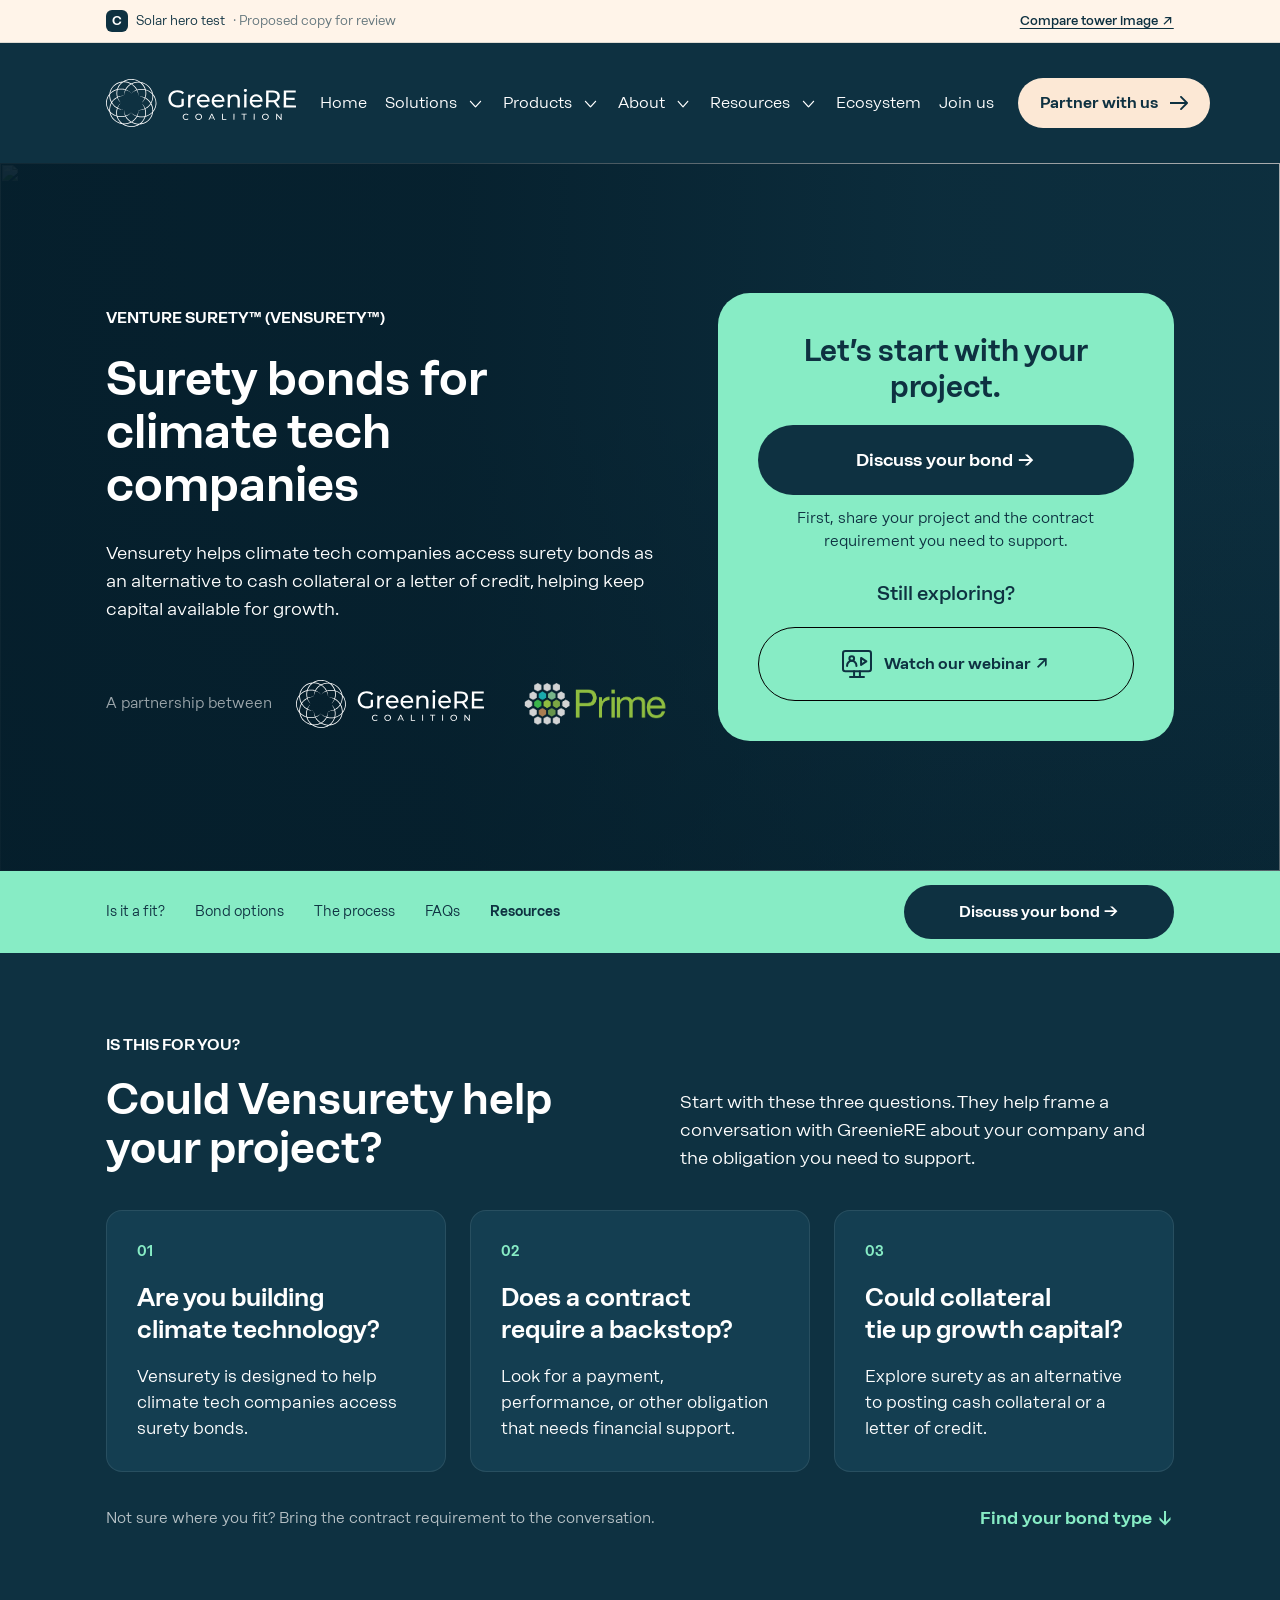
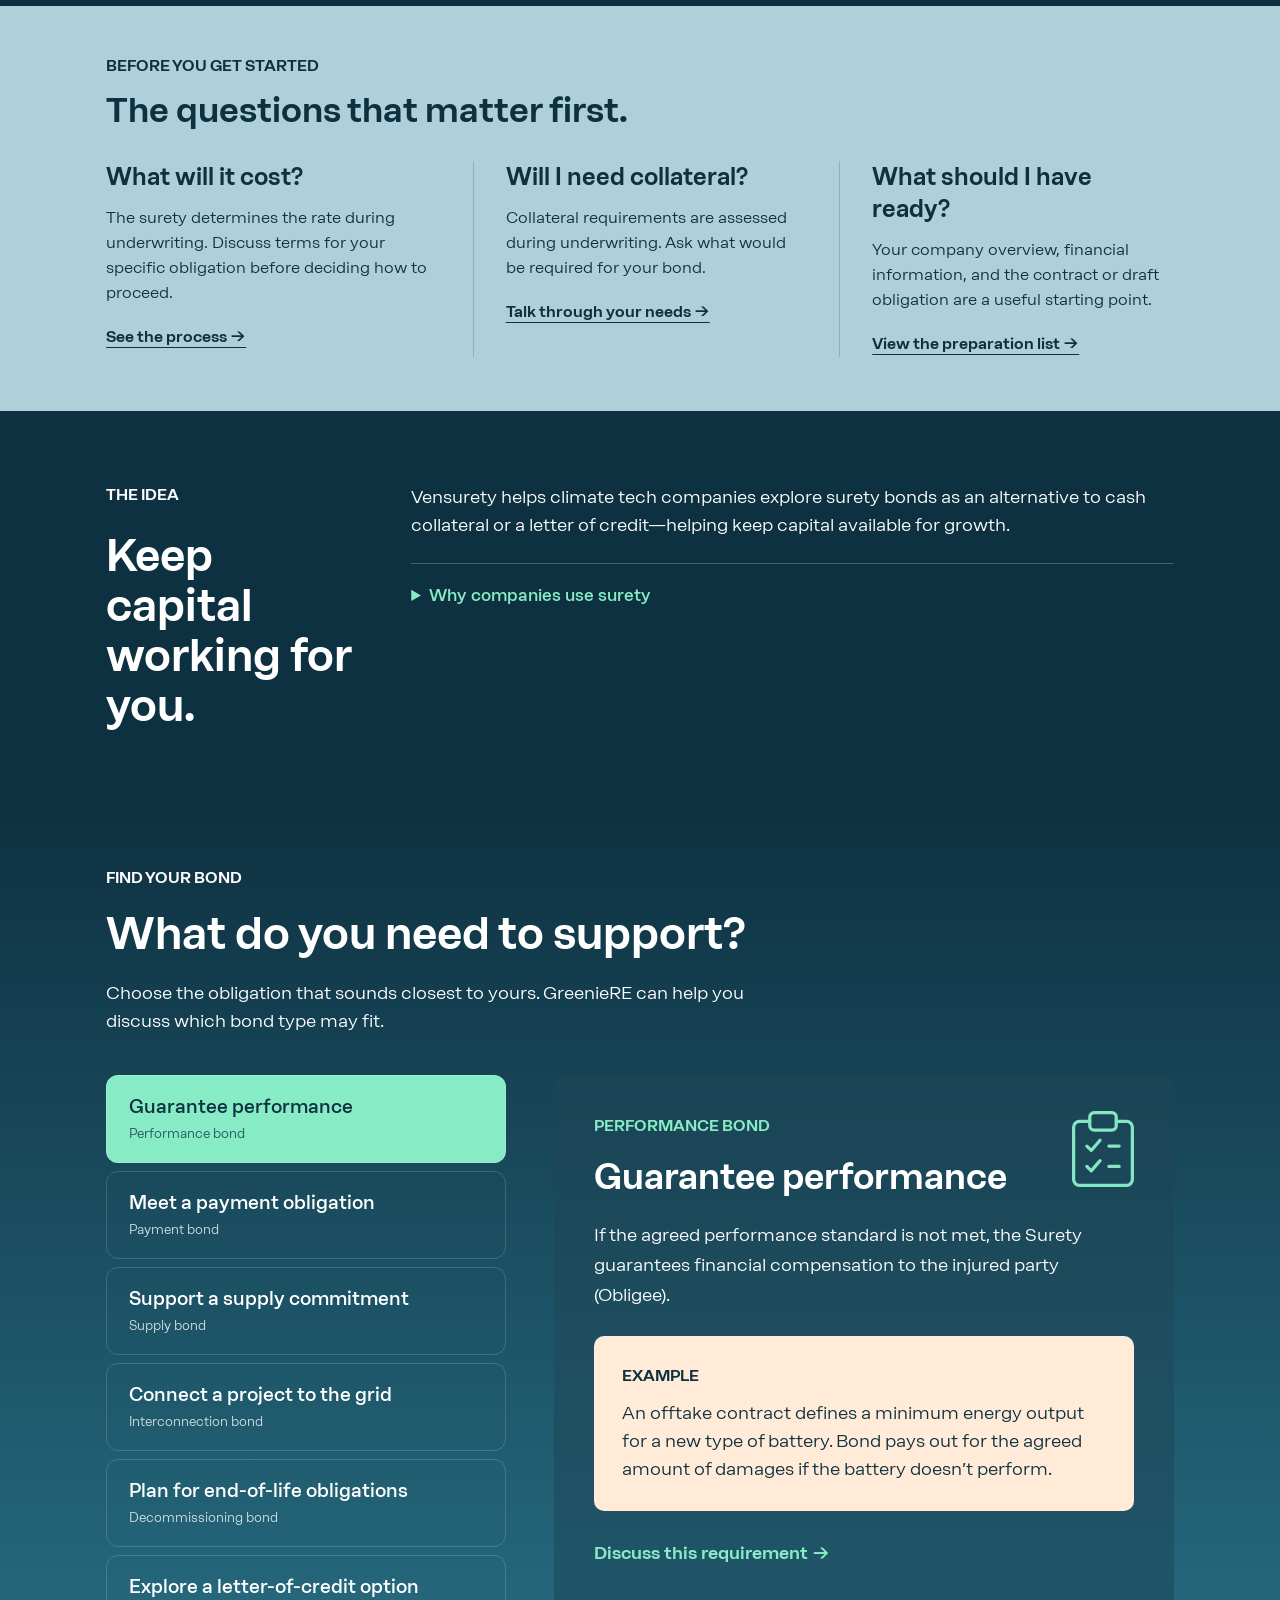
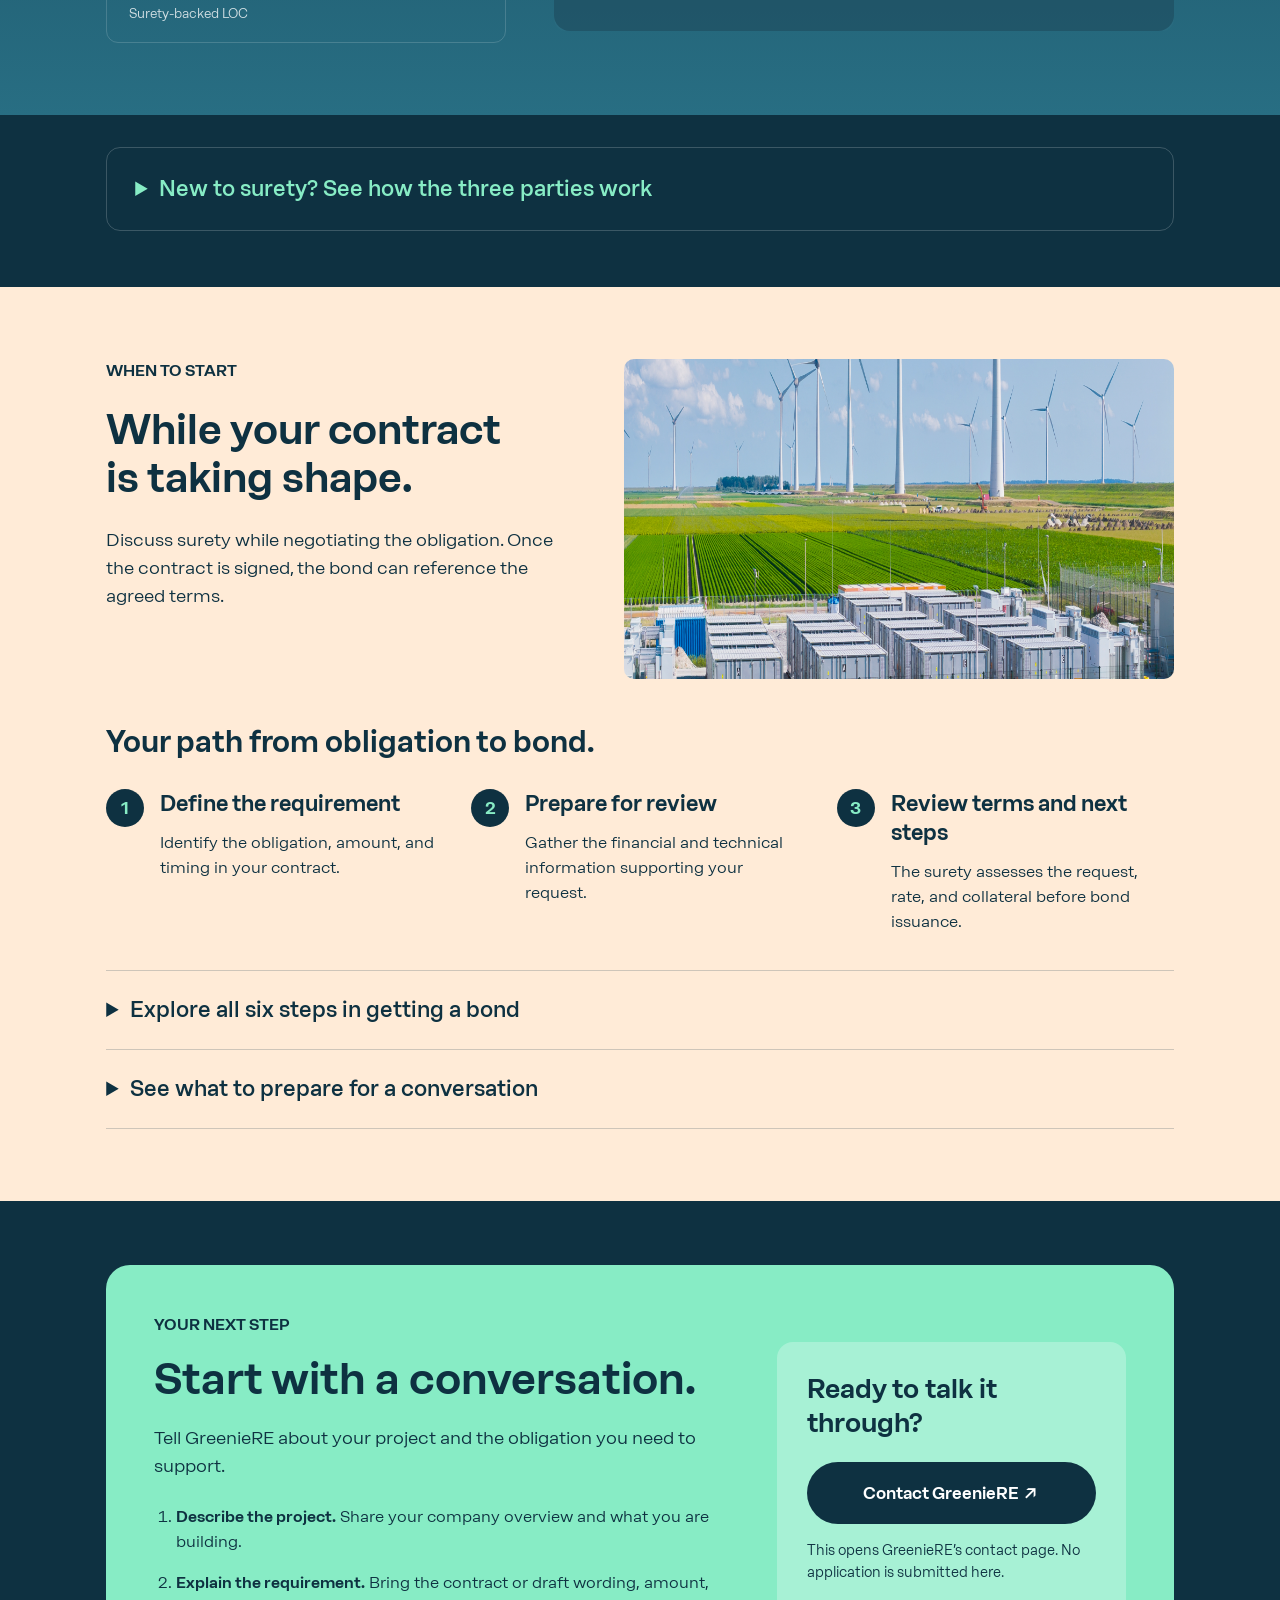
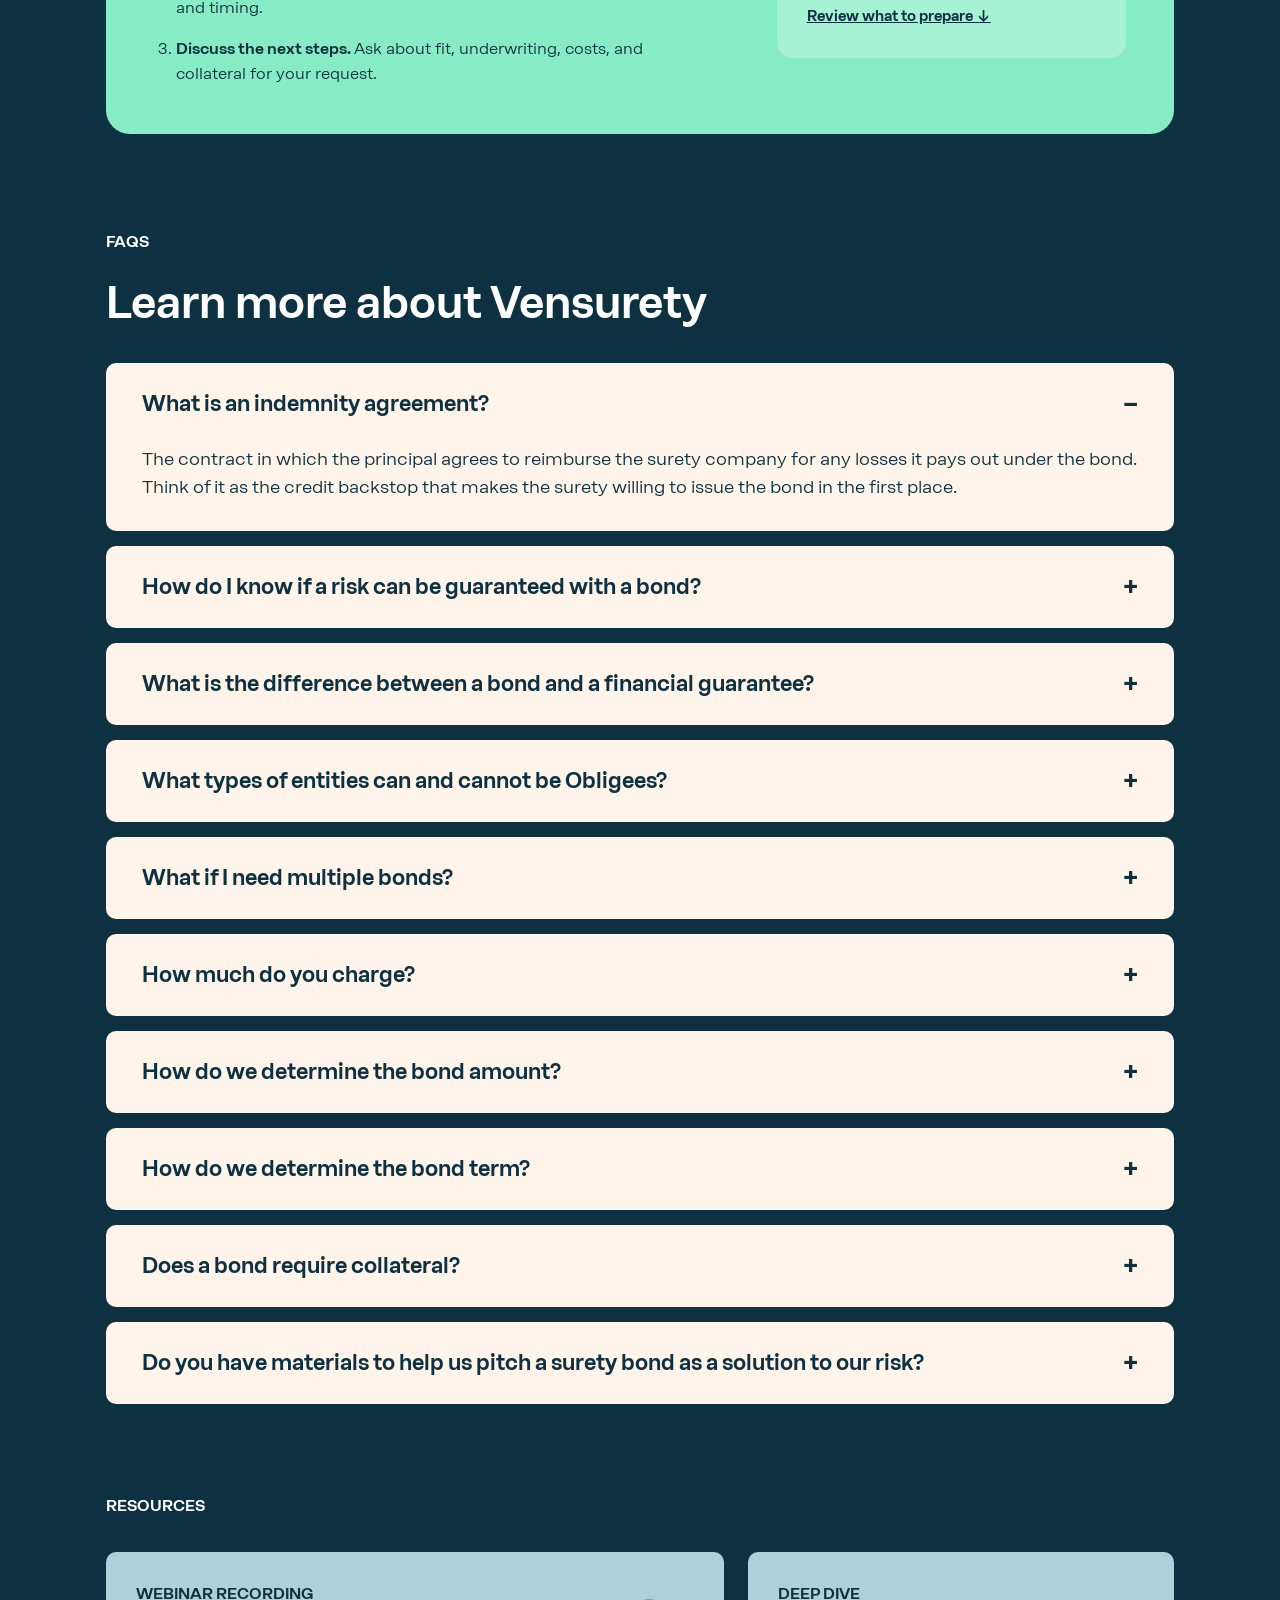
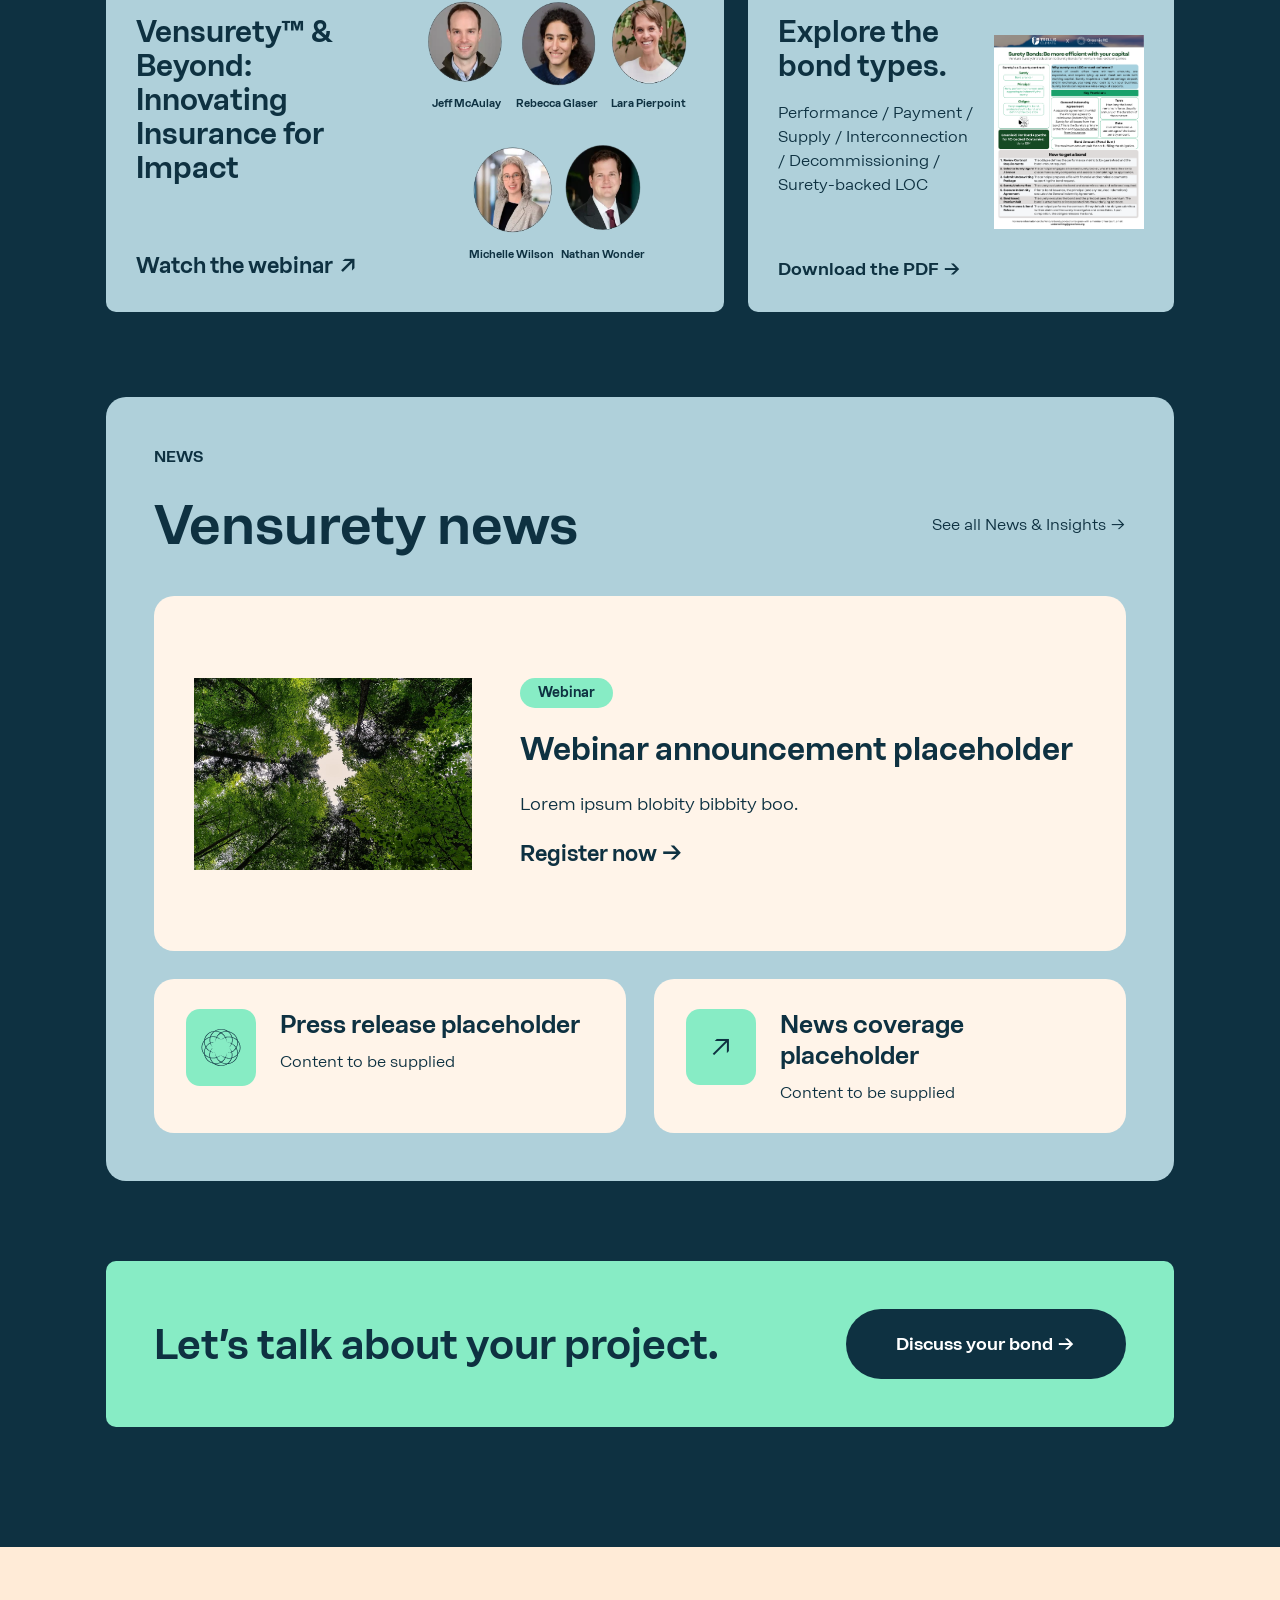
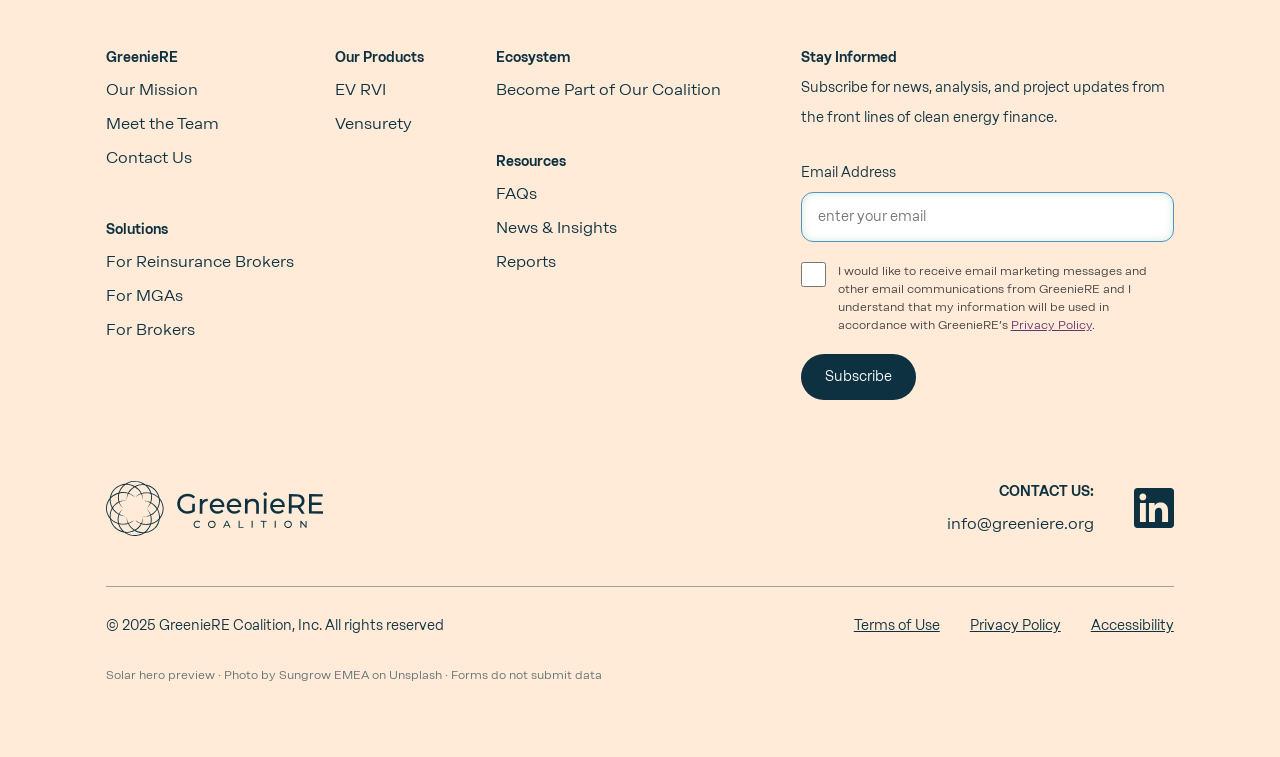
==== hero-preview/index.html @ f2963414 "Add separate solar hero image comparison preview" ====
<!doctype html>
<html lang="en"><head><meta charset="utf-8"><meta name="viewport" content="width=device-width, initial-scale=1"><meta name="robots" content="noindex,nofollow"><meta name="description" content="A design preview of GreenieRE’s Vensurety landing page: surety bonds for climate tech companies."><meta name="theme-color" content="#0e3141"><title>Vensurety | Solar Hero Preview</title><link rel="stylesheet" href="../ux-preview/styles.css"><link rel="preload" href="../NeueRational-Regular.woff" as="font" type="font/woff" crossorigin><script src="../ux-preview/app.js" defer></script><style>.hero-image img{object-fit:cover;object-position:center bottom}.hero-overlay{background:linear-gradient(90deg,rgba(5,30,43,.94) 0%,rgba(5,30,43,.83) 35%,rgba(5,30,43,.25) 73%,rgba(5,30,43,.12) 100%),linear-gradient(0deg,rgba(5,30,43,.5),transparent 65%)}@media(max-width:700px){.hero-image img{object-fit:cover;object-position:48% center}.hero-overlay{background:linear-gradient(90deg,rgba(5,30,43,.88),rgba(5,30,43,.54)),linear-gradient(0deg,rgba(5,30,43,.58),transparent 65%)}}</style></head>
<body class="ux-preview"><a class="skip-link" href="#main">Skip to content</a>
<aside class="comparison-bar" aria-label="Preview comparison"><div class="container"><p><span class="version-pill">C</span> Solar hero test <span class="concept-label">· Proposed copy for review</span></p><a href="../ux-preview/" target="_blank" rel="noopener noreferrer">Compare tower image ↗</a></div></aside><header class="site-header"><div class="container header-inner"><a href="https://greeniere.org/" aria-label="GreenieRE home" target="_blank" rel="noopener noreferrer"><picture class="brand"><source media="(max-width: 700px)" srcset="../2cd1d.svg"><img src="../53b1e.svg" alt="GreenieRE" loading="lazy"></picture></a><nav class="primary-nav" aria-label="Main navigation"><a class="" href="https://greeniere.org/" target="_blank" rel="noopener noreferrer">Home</a><details class="nav-dropdown"><summary>Solutions <img src="../9c6f5.svg" alt="" loading="lazy"></summary><div><a class="" href="https://greeniere.org/insurers" target="_blank" rel="noopener noreferrer">For Insurers</a><a class="" href="https://greeniere.org/mgas" target="_blank" rel="noopener noreferrer">For MGAs</a><a class="" href="https://greeniere.org/brokers" target="_blank" rel="noopener noreferrer">For Brokers</a></div></details><details class="nav-dropdown"><summary>Products <img src="../0fcd6.svg" alt="" loading="lazy"></summary><div><a class="" href="#overview">Vensurety</a><button type="button" class="text-link" data-preview="EV RVI">EV RVI</button></div></details><details class="nav-dropdown"><summary>About <img src="../0fcd6.svg" alt="" loading="lazy"></summary><div><a class="" href="https://greeniere.org/about" target="_blank" rel="noopener noreferrer">Our Mission</a><a class="" href="https://greeniere.org/our-team" target="_blank" rel="noopener noreferrer">Meet the Team</a></div></details><details class="nav-dropdown"><summary>Resources <img src="../0fcd6.svg" alt="" loading="lazy"></summary><div><a class="" href="https://greeniere.org/news-and-insights" target="_blank" rel="noopener noreferrer">News &amp; Insights</a><a class="" href="#faqs">FAQs</a><a class="" href="https://greeniere.org/reports" target="_blank" rel="noopener noreferrer">Reports</a></div></details><a class="" href="https://greeniere.org/ecosystem" target="_blank" rel="noopener noreferrer">Ecosystem</a><a class="" href="https://greeniere.org/coalition" target="_blank" rel="noopener noreferrer">Join us</a></nav><a class="button partner" href="https://greeniere.org/contact" target="_blank" rel="noopener noreferrer">Partner with us <img src="../7077a.svg" alt="" loading="lazy"></a><button class="menu-toggle" aria-label="Open main menu" aria-expanded="false" aria-controls="mobile-menu"><img src="../8aa4e.svg" alt="" loading="lazy"></button></div><nav id="mobile-menu" aria-label="Mobile main navigation" hidden><a class="" href="https://greeniere.org/" target="_blank" rel="noopener noreferrer">Home</a><details class="nav-dropdown"><summary>Solutions <img src="../9c6f5.svg" alt="" loading="lazy"></summary><div><a class="" href="https://greeniere.org/insurers" target="_blank" rel="noopener noreferrer">For Insurers</a><a class="" href="https://greeniere.org/mgas" target="_blank" rel="noopener noreferrer">For MGAs</a><a class="" href="https://greeniere.org/brokers" target="_blank" rel="noopener noreferrer">For Brokers</a></div></details><details class="nav-dropdown"><summary>Products <img src="../0fcd6.svg" alt="" loading="lazy"></summary><div><a class="" href="#overview">Vensurety</a><button type="button" class="text-link" data-preview="EV RVI">EV RVI</button></div></details><details class="nav-dropdown"><summary>About <img src="../0fcd6.svg" alt="" loading="lazy"></summary><div><a class="" href="https://greeniere.org/about" target="_blank" rel="noopener noreferrer">Our Mission</a><a class="" href="https://greeniere.org/our-team" target="_blank" rel="noopener noreferrer">Meet the Team</a></div></details><details class="nav-dropdown"><summary>Resources <img src="../0fcd6.svg" alt="" loading="lazy"></summary><div><a class="" href="https://greeniere.org/news-and-insights" target="_blank" rel="noopener noreferrer">News &amp; Insights</a><a class="" href="#faqs">FAQs</a><a class="" href="https://greeniere.org/reports" target="_blank" rel="noopener noreferrer">Reports</a></div></details><a class="" href="https://greeniere.org/ecosystem" target="_blank" rel="noopener noreferrer">Ecosystem</a><a class="" href="https://greeniere.org/coalition" target="_blank" rel="noopener noreferrer">Join us</a><a class="" href="https://greeniere.org/contact" target="_blank" rel="noopener noreferrer">Partner with us</a></nav></header>
<main id="main"><section class="hero" aria-labelledby="hero-title"><picture class="hero-image"><source media="(max-width:700px)" srcset="https://images.unsplash.com/photo-1589276534126-adef63a95e05?auto=format&fit=crop&w=1200&q=85"><img src="https://images.unsplash.com/photo-1589276534126-adef63a95e05?auto=format&fit=crop&w=2400&q=85" alt="" fetchpriority="high"></picture><div class="hero-overlay"></div><div class="container hero-inner"><div class="hero-copy"><p class="eyebrow">Venture Surety™ (Vensurety™)</p><h1 id="hero-title">Surety bonds for climate tech companies</h1><p class="hero-description">Vensurety helps climate tech companies access surety bonds as an alternative to cash collateral or a letter of credit, helping keep capital available for growth.</p><div class="partnership"><p>A partnership between</p><div class="partner-brands"><picture><source media="(max-width: 700px)" srcset="../2f6db.svg"><img src="../bb101.svg" alt="GreenieRE" loading="lazy"></picture><img src="../a1706.png" alt="Prime Coalition" class="prime-logo" loading="lazy"></div></div></div><aside class="hero-cta"><h2>Let’s start with your project.</h2><a href="#start" class="button dark hero-apply">Discuss your bond →</a><p class="cta-expectation">First, share your project and the contract requirement you need to support.</p><p>Still exploring?</p><button type="button" class="button outline" data-preview="Webinar recording"><img src="../f4d4e.svg" alt="" loading="lazy">Watch our webinar ↗</button></aside></div></section>
<nav class="section-nav" aria-label="On this page"><div class="container section-nav-inner"><button class="section-toggle" aria-expanded="false" aria-controls="section-links"><strong id="current-section">Is it a fit?</strong><img src="../60479.svg" alt="" class="" loading="lazy"></button><div id="section-links" class="section-links"><a href="#fit" class="">Is it a fit?</a><a href="#bond-types" class="">Bond options</a><a href="#getting-a-bond" class="">The process</a><a href="#faqs" class="">FAQs</a><a href="#resources" class="">Resources</a></div><a href="#start" class="button dark sticky-apply"><span class="desktop-label">Discuss your bond →</span><span class="mobile-label">Let’s talk →</span></a></div></nav><section id="fit" class="container section fit-section"><div class="fit-intro"><div><p class="eyebrow">IS THIS FOR YOU?</p><h2>Could Vensurety help<br>your project?</h2></div><p>Start with these three questions. They help frame a conversation with GreenieRE about your company and the obligation you need to support.</p></div><div class="fit-grid"><article><span class="fit-number">01</span><h3>Are you building<br>climate technology?</h3><p>Vensurety is designed to help climate tech companies access surety bonds.</p></article><article><span class="fit-number">02</span><h3>Does a contract<br>require a backstop?</h3><p>Look for a payment, performance, or other obligation that needs financial support.</p></article><article><span class="fit-number">03</span><h3>Could collateral<br>tie up growth capital?</h3><p>Explore surety as an alternative to posting cash collateral or a letter of credit.</p></article></div><div class="fit-next"><p>Not sure where you fit? Bring the contract requirement to the conversation.</p><a href="#bond-types" class="text-link">Find your bond type ↓</a></div></section><section id="essentials" class="essentials-section"><div class="container"><div class="essentials-heading"><p class="eyebrow">BEFORE YOU GET STARTED</p><h2>The questions that matter first.</h2></div><div class="essentials-grid"><article><h3>What will it cost?</h3><p>The surety determines the rate during underwriting. Discuss terms for your specific obligation before deciding how to proceed.</p><a href="#getting-a-bond" class="">See the process →</a></article><article><h3>Will I need collateral?</h3><p>Collateral requirements are assessed during underwriting. Ask what would be required for your bond.</p><a href="#start" class="">Talk through your needs →</a></article><article><h3>What should I have ready?</h3><p>Your company overview, financial information, and the contract or draft obligation are a useful starting point.</p><a href="#prepare" data-reveal="prepare" class="">View the preparation list →</a></article></div></div></section><section id="overview" class="section container split overview"><div class="section-heading"><p class="eyebrow">THE IDEA</p><h2>Keep capital<br>working for you.</h2></div><div class="body-copy"><p>Vensurety helps climate tech companies explore surety bonds as an alternative to cash collateral or a letter of credit—helping keep capital available for growth.</p><details class="background-details"><summary>Why companies use surety</summary><div><p>At many stages of development, startups are asked to post collateral as a backstop to contractual obligations. This may be for supplier contracts, customers, utilities, or even investors.</p><p>Surety bonds are a common off-balance sheet alternative to posting collateral. To date, surety has either not been available to emerging climate tech companies or is available and very expensive. There are many instances where these companies could use surety to guarantee their payment or performance instead of cash collateral or a letter of credit. GreenieRE and Trellis launched Vensurety in fall 2025 to provide surety bonds to climate tech companies struggling with trapped capital.</p></div></details></div></section><section id="bond-types" class="bond-section"><div class="container section"><div class="bond-section-heading"><p class="eyebrow">FIND YOUR BOND</p><h2>What do you need to support?</h2><p>Choose the obligation that sounds closest to yours. GreenieRE can help you discuss which bond type may fit.</p></div><div class="bond-layout"><div class="bond-tabs" role="tablist" aria-label="Bond types" aria-orientation="vertical"><button role="tab" id="tab-0" aria-selected="true" aria-controls="panel-0" tabindex="0"><span class="tab-goal">Guarantee performance</span><span class="tab-name">Performance bond</span></button><button role="tab" id="tab-1" aria-selected="false" aria-controls="panel-1" tabindex="-1"><span class="tab-goal">Meet a payment obligation</span><span class="tab-name">Payment bond</span></button><button role="tab" id="tab-2" aria-selected="false" aria-controls="panel-2" tabindex="-1"><span class="tab-goal">Support a supply commitment</span><span class="tab-name">Supply bond</span></button><button role="tab" id="tab-3" aria-selected="false" aria-controls="panel-3" tabindex="-1"><span class="tab-goal">Connect a project to the grid</span><span class="tab-name">Interconnection bond</span></button><button role="tab" id="tab-4" aria-selected="false" aria-controls="panel-4" tabindex="-1"><span class="tab-goal">Plan for end-of-life obligations</span><span class="tab-name">Decommissioning bond</span></button><button role="tab" id="tab-5" aria-selected="false" aria-controls="panel-5" tabindex="-1"><span class="tab-goal">Explore a letter-of-credit option</span><span class="tab-name">Surety-backed LOC</span></button></div><div class="bond-panels"><article class="bond-panel" role="tabpanel" id="panel-0" aria-labelledby="tab-0"><picture class="bond-icon"><source media="(max-width:700px)" srcset="../d08af.svg"><img src="../f4a4b.svg" alt="" class="" loading="lazy"></picture><p class="eyebrow">Performance BOND</p><h3>Guarantee performance</h3><p>If the agreed performance standard is not met, the Surety guarantees financial compensation to the injured party (Obligee).</p><div class="bond-example"><p class="eyebrow">EXAMPLE</p><p>An offtake contract defines a minimum energy output for a new type of battery. Bond pays out for the agreed amount of damages if the battery doesn’t perform.</p></div><a href="#start" class="text-link bond-conversation">Discuss this requirement →</a></article><article class="bond-panel" role="tabpanel" id="panel-1" aria-labelledby="tab-1" hidden><p class="eyebrow">Payment BOND</p><h3>Meet a payment obligation</h3><p>Discuss a payment obligation in a contract.</p><div class="bond-example"><p class="eyebrow">BRING TO THE DISCUSSION</p><p>The agreement, the payment amounts, and when payment is due.</p></div><a href="#start" class="text-link bond-conversation">Discuss this requirement →</a></article><article class="bond-panel" role="tabpanel" id="panel-2" aria-labelledby="tab-2" hidden><p class="eyebrow">Supply BOND</p><h3>Support a supply commitment</h3><p>Discuss a contractual obligation to supply products or equipment.</p><div class="bond-example"><p class="eyebrow">BRING TO THE DISCUSSION</p><p>The supply agreement, delivery requirements, and the obligation that needs support.</p></div><a href="#start" class="text-link bond-conversation">Discuss this requirement →</a></article><article class="bond-panel" role="tabpanel" id="panel-3" aria-labelledby="tab-3" hidden><p class="eyebrow">Interconnection BOND</p><h3>Connect a project to the grid</h3><p>Discuss a bond requested as part of a project’s grid connection requirements.</p><div class="bond-example"><p class="eyebrow">BRING TO THE DISCUSSION</p><p>The interconnection agreement or draft requirements and the requested bond amount.</p></div><a href="#start" class="text-link bond-conversation">Discuss this requirement →</a></article><article class="bond-panel" role="tabpanel" id="panel-4" aria-labelledby="tab-4" hidden><p class="eyebrow">Decommissioning BOND</p><h3>Plan for end-of-life obligations</h3><p>Discuss a project’s removal or restoration obligations.</p><div class="bond-example"><p class="eyebrow">BRING TO THE DISCUSSION</p><p>The agreement defining the work, expected timing, and requested financial support.</p></div><a href="#start" class="text-link bond-conversation">Discuss this requirement →</a></article><article class="bond-panel" role="tabpanel" id="panel-5" aria-labelledby="tab-5" hidden><p class="eyebrow">Surety-backed LOC</p><h3>Explore a letter-of-credit option</h3><p>Discuss whether a surety-backed letter of credit could fit the contractual requirement.</p><div class="bond-example"><p class="eyebrow">BRING TO THE DISCUSSION</p><p>The letter-of-credit requirement, amount, duration, and proposed beneficiary.</p></div><a href="#start" class="text-link bond-conversation">Discuss this requirement →</a></article></div></div></div></section><section id="surety" class="container surety-wrapper"><details class="surety-details"><summary>New to surety? See how the three parties work</summary><section id="surety-explained" class="section surety"><div class="split"><div class="section-heading"><p class="eyebrow">WHAT IS SURETY?</p><h2>Surety is a three-party contract.</h2></div><div><div class="party-grid"><article class="party"><h3>1 / SURETY</h3><p>The bond provider.</p></article><article class="party"><h3>2 / PRINCIPAL</h3><p>The party performing the work and agreeing to indemnify the surety.</p></article><article class="party"><h3>3 / OBLIGEE</h3><p>The party requiring and protected by the bond, and defining the obligation.</p></article></div><div class="broker"><h3>Where does a broker fit?</h3><p>Brokers are not part of the surety agreement, but can help a company figure out what bond type they need and put together a submission package.</p></div></div></div><details class="provisions"><summary>Key provisions</summary><div class="provision-intro"><h3>General Indemnity Agreement</h3><p>A separate agreement in which the Principal agrees to reimburse (indemnify) the Surety for all losses from the bond. This is the Surety’s primary protection and how bonds differ from insurance.</p></div><div class="provision-grid"><div><h3>Term</h3><p>How long the bond remains in force. Usually annually or the duration of the contract.</p></div><div><h3>Rate</h3><p>Cost of the bond. A percentage of the bond penalty amount.</p></div><div><h3>Bond amount / penal sum</h3><p>The maximum amount paid for not fulfilling the obligation.</p></div></div></details></section></details></section><section id="getting-a-bond" class="getting-section"><div class="container section"><div class="split getting-intro"><div class="section-heading"><p class="eyebrow">WHEN TO START</p><h2>While your contract<br>is taking shape.</h2><p>Discuss surety while negotiating the obligation. Once the contract is signed, the bond can reference the agreed terms.</p></div><picture class="getting-image"><source media="(max-width:700px)" srcset="../48451.png"><img src="../ac43a.png" alt="Renewable energy generation and battery storage" class="" loading="lazy"></picture></div><div class="process-overview"><h3>Your path from obligation to bond.</h3><ol><li><span>1</span><div><h4>Define the requirement</h4><p>Identify the obligation, amount, and timing in your contract.</p></div></li><li><span>2</span><div><h4>Prepare for review</h4><p>Gather the financial and technical information supporting your request.</p></div></li><li><span>3</span><div><h4>Review terms and next steps</h4><p>The surety assesses the request, rate, and collateral before bond issuance.</p></div></li></ol></div><details class="process-details" id="full-process"><summary>Explore all six steps in getting a bond</summary><div class="process-detail-content"><div class="steps-heading"><h3>Steps in getting a bond</h3><div class="desktop-step-nav"><button class="step-prev" aria-label="Previous steps" disabled><img src="../bfaaf.svg" alt="" loading="lazy"></button><button class="step-next" aria-label="Next steps"><img src="../bfaaf.svg" alt="" loading="lazy"></button></div></div><div class="steps-track" tabindex="0" aria-label="Steps in getting a bond"><article class="step-card"><div class="step-badge"><picture class="step-ring"><source media="(max-width: 700px)" srcset="../2c5d7.svg"><img src="../90890.svg" alt="" loading="lazy"></picture><picture class="step-arc"><source media="(max-width: 700px)" srcset="../5998e.svg"><img src="../bd182.svg" alt="" loading="lazy"></picture><div>Step<strong>1</strong></div></div><h4>Review contract requirements</h4><p>The obligee defines the performance metric to be guaranteed and the bond amount required.</p></article><article class="step-card"><div class="step-badge"><picture class="step-ring"><source media="(max-width: 700px)" srcset="../2c5d7.svg"><img src="../90890.svg" alt="" loading="lazy"></picture><picture class="step-arc"><source media="(max-width: 700px)" srcset="../5998e.svg"><img src="../bd182.svg" alt="" loading="lazy"></picture><div>Step<strong>2</strong></div></div><h4>Select a surety agent / broker</h4><p>The principal engages a licensed surety broker, who markets the risk to one or more surety companies and assists in completing the application. This is an optional, but helpful step. A broker is not required, but can be useful if a company is unfamiliar with surety.</p></article><article class="step-card"><div class="step-badge"><picture class="step-ring"><source media="(max-width: 700px)" srcset="../2c5d7.svg"><img src="../90890.svg" alt="" loading="lazy"></picture><picture class="step-arc"><source media="(max-width: 700px)" srcset="../5998e.svg"><img src="../bd182.svg" alt="" loading="lazy"></picture><div>Step<strong>3</strong></div></div><h4>Submit underwriting package</h4><p>The principal prepares a file with financial and technical documents supporting the bond request.</p></article><article class="step-card"><div class="step-badge"><picture class="step-ring"><source media="(max-width: 700px)" srcset="../2c5d7.svg"><img src="../90890.svg" alt="" loading="lazy"></picture><picture class="step-arc"><source media="(max-width: 700px)" srcset="../5998e.svg"><img src="../bd182.svg" alt="" loading="lazy"></picture><div>Step<strong>4</strong></div></div><h4>Surety underwrites</h4><p>The surety evaluates the bond and determines rate and collateral required.</p></article><article class="step-card"><div class="step-badge"><picture class="step-ring"><source media="(max-width: 700px)" srcset="../2c5d7.svg"><img src="../90890.svg" alt="" loading="lazy"></picture><picture class="step-arc"><source media="(max-width: 700px)" srcset="../5998e.svg"><img src="../bd182.svg" alt="" loading="lazy"></picture><div>Step<strong>5</strong></div></div><h4>Execute indemnity agreement</h4><p>Prior to bond issuance, the principal (and any required indemnitors) executes the General Indemnity Agreement.</p></article><article class="step-card"><div class="step-badge"><picture class="step-ring"><source media="(max-width: 700px)" srcset="../2c5d7.svg"><img src="../90890.svg" alt="" loading="lazy"></picture><picture class="step-arc"><source media="(max-width: 700px)" srcset="../5998e.svg"><img src="../bd182.svg" alt="" loading="lazy"></picture><div>Step<strong>6</strong></div></div><h4>Bond issued; premium paid</h4><p>The surety executes the bond and the principal pays the premium. The bond is attached to or incorporated into the underlying contract.</p></article></div><div class="mobile-step-nav"><button class="step-prev" aria-label="Previous step" disabled><img src="../580bf.svg" alt="" loading="lazy"></button><p id="step-count" aria-live="polite">1 of 6</p><button class="step-next" aria-label="Next step"><img src="../2c596.svg" alt="" loading="lazy"></button></div></div></details><details class="preparation-details"><summary>See what to prepare for a conversation</summary><div class="submission" id="prepare"><h3>What’s needed for a submission</h3><div class="submission-grid"><ul class="checklist"><li><span aria-hidden="true">✓</span><p>Financial statement (cash position/runway)</p></li><li><span aria-hidden="true">✓</span><p>Company pitch deck/overview and any other documents that will help us understand emissions or other positive impacts</p></li><li><span aria-hidden="true">✓</span><p>Any contracts underpinning the bond or contract language in the negotiation process (e.g. contract language with lender referencing the performance obligation and the terms of the payout if the system fails to meet the minimum)</p></li><li><span aria-hidden="true">✓</span><p>Prior pilot history and outcomes</p></li><li><span aria-hidden="true">✓</span><p>For a performance bond: Any modeling, audits on performance, or case studies that would help us understand why/how the company believes it can meet the performance minimum.</p></li></ul><aside class="required-details"><h4>Required bond details</h4><div><span>1</span><div><h5>Bond term</h5><p>Time it’s active</p></div></div><div><span>2</span><div><h5>Bond amount</h5><p>Financial obligation</p></div></div><div><span>3</span><div><h5>Bond trigger</h5><p>What would go wrong requiring the bond to be called on</p></div></div></aside></div></div></details></div></section><section id="start" class="container section start-section"><div class="start-panel"><div><p class="eyebrow">YOUR NEXT STEP</p><h2>Start with a conversation.</h2><p>Tell GreenieRE about your project and the obligation you need to support.</p><ol><li><strong>Describe the project.</strong> Share your company overview and what you are building.</li><li><strong>Explain the requirement.</strong> Bring the contract or draft wording, amount, and timing.</li><li><strong>Discuss the next steps.</strong> Ask about fit, underwriting, costs, and collateral for your request.</li></ol></div><aside><h3>Ready to talk it through?</h3><a href="https://greeniere.org/contact" target="_blank" rel="noopener noreferrer" class="button dark">Contact GreenieRE ↗</a><p>This opens GreenieRE’s contact page. No application is submitted here.</p><a href="#prepare" data-reveal="prepare" class="text-link prepare-link">Review what to prepare ↓</a></aside></div></section><section id="faqs" class="section container faqs"><p class="eyebrow">FAQs</p><h2>Learn more about Vensurety</h2><div class="faq-list"><details open><summary>What is an indemnity agreement?</summary><div><p>The contract in which the principal agrees to reimburse the surety company for any losses it pays out under the bond. Think of it as the credit backstop that makes the surety willing to issue the bond in the first place.</p></div></details><details><summary>How do I know if a risk can be guaranteed with a bond?</summary><div><p>This answer hasn’t been supplied in the design yet. <a class="" href="https://greeniere.org/contact" target="_blank" rel="noopener noreferrer">Contact GreenieRE</a> for more information.</p></div></details><details><summary>What is the difference between a bond and a financial guarantee?</summary><div><p>This answer hasn’t been supplied in the design yet. <a class="" href="https://greeniere.org/contact" target="_blank" rel="noopener noreferrer">Contact GreenieRE</a> for more information.</p></div></details><details><summary>What types of entities can and cannot be Obligees?</summary><div><p>This answer hasn’t been supplied in the design yet. <a class="" href="https://greeniere.org/contact" target="_blank" rel="noopener noreferrer">Contact GreenieRE</a> for more information.</p></div></details><details><summary>What if I need multiple bonds?</summary><div><p>This answer hasn’t been supplied in the design yet. <a class="" href="https://greeniere.org/contact" target="_blank" rel="noopener noreferrer">Contact GreenieRE</a> for more information.</p></div></details><details><summary>How much do you charge?</summary><div><p>This answer hasn’t been supplied in the design yet. <a class="" href="https://greeniere.org/contact" target="_blank" rel="noopener noreferrer">Contact GreenieRE</a> for more information.</p></div></details><details><summary>How do we determine the bond amount?</summary><div><p>This answer hasn’t been supplied in the design yet. <a class="" href="https://greeniere.org/contact" target="_blank" rel="noopener noreferrer">Contact GreenieRE</a> for more information.</p></div></details><details><summary>How do we determine the bond term?</summary><div><p>This answer hasn’t been supplied in the design yet. <a class="" href="https://greeniere.org/contact" target="_blank" rel="noopener noreferrer">Contact GreenieRE</a> for more information.</p></div></details><details><summary>Does a bond require collateral?</summary><div><p>This answer hasn’t been supplied in the design yet. <a class="" href="https://greeniere.org/contact" target="_blank" rel="noopener noreferrer">Contact GreenieRE</a> for more information.</p></div></details><details><summary>Do you have materials to help us pitch a surety bond as a solution to our risk?</summary><div><p>This answer hasn’t been supplied in the design yet. <a class="" href="https://greeniere.org/contact" target="_blank" rel="noopener noreferrer">Contact GreenieRE</a> for more information.</p></div></details></div></section><section id="resources" class="section container resources"><p class="eyebrow">RESOURCES</p><div class="resource-grid"><article class="webinar"><div class="webinar-copy"><p class="eyebrow">WEBINAR RECORDING</p><h2>Vensurety™ &amp; Beyond: Innovating Insurance for Impact</h2><button type="button" class="text-link" data-preview="Webinar recording">Watch the webinar ↗</button></div><div class="speakers"><figure class="speaker speaker-0"><div class="portrait"><img src="../3ecd1.png" alt="Portrait of Jeff McAulay" loading="lazy"></div><figcaption>Jeff McAulay</figcaption></figure><figure class="speaker speaker-1"><div class="portrait"><img src="../3ecd1.png" alt="Portrait of Rebecca Glaser" loading="lazy"></div><figcaption>Rebecca Glaser</figcaption></figure><figure class="speaker speaker-2"><div class="portrait"><img src="../3ecd1.png" alt="Portrait of Lara Pierpoint" loading="lazy"></div><figcaption>Lara Pierpoint</figcaption></figure><figure class="speaker speaker-3"><div class="portrait"><img src="../3ecd1.png" alt="Portrait of Michelle Wilson" loading="lazy"></div><figcaption>Michelle Wilson</figcaption></figure><figure class="speaker speaker-4"><div class="portrait"><img src="../3ecd1.png" alt="Portrait of Nathan Wonder" loading="lazy"></div><figcaption>Nathan Wonder</figcaption></figure></div></article><article class="deep-dive"><div><p class="eyebrow">DEEP DIVE</p><h2>Explore the<br>bond types.</h2><p>Performance / Payment / Supply / Interconnection / Decommissioning / Surety-backed LOC</p><button type="button" class="text-link" data-preview="Bond-type PDF guide">Download the PDF →</button></div><img src="../0737d.png" alt="Venture Surety Bond Explainers guide cover" class="guide-cover" loading="lazy"></article></div></section><section id="news" class="section container news"><div class="news-panel"><p class="eyebrow">NEWS</p><div class="news-heading"><h2>Vensurety news</h2><a class="" href="https://greeniere.org/news-and-insights" target="_blank" rel="noopener noreferrer">See all News &amp; Insights →</a></div><article class="featured-news"><img src="../9b919.png" alt="Workshop participants discussing clean-energy finance" loading="lazy"><div><span class="pill">Webinar</span><h3>Webinar announcement placeholder</h3><p>Lorem ipsum blobity bibbity boo.</p><button type="button" class="text-link" data-preview="Webinar registration">Register now →</button></div></article><div class="other-news"><article><img src="../93625.svg" alt="" loading="lazy"><div><h3>Press release placeholder</h3><p>Content to be supplied</p></div></article><article><span class="news-arrow" aria-hidden="true">↗</span><div><h3>News coverage placeholder</h3><p>Content to be supplied</p></div></article></div></div></section><section class="container get-started"><div><h2>Let’s talk about your project.</h2><a href="#start" class="button dark">Discuss your bond →</a></div></section></main>
<footer class="site-footer"><div class="container"><div class="footer-top"><div class="footer-links"><div><h3>GreenieRE</h3><a class="" href="https://greeniere.org/about" target="_blank" rel="noopener noreferrer">Our Mission</a><a class="" href="https://greeniere.org/our-team" target="_blank" rel="noopener noreferrer">Meet the Team</a><a class="" href="https://greeniere.org/contact" target="_blank" rel="noopener noreferrer">Contact Us</a><h3>Solutions</h3><a class="" href="https://greeniere.org/insurers" target="_blank" rel="noopener noreferrer">For Reinsurance Brokers</a><a class="" href="https://greeniere.org/mgas" target="_blank" rel="noopener noreferrer">For MGAs</a><a class="" href="https://greeniere.org/brokers" target="_blank" rel="noopener noreferrer">For Brokers</a></div><div><h3>Our Products</h3><button type="button" class="text-link" data-preview="EV RVI">EV RVI</button><a class="" href="#overview">Vensurety</a></div><div><h3>Ecosystem</h3><a class="" href="https://greeniere.org/coalition" target="_blank" rel="noopener noreferrer">Become Part of Our Coalition</a><h3>Resources</h3><a class="" href="#faqs">FAQs</a><a class="" href="https://greeniere.org/news-and-insights" target="_blank" rel="noopener noreferrer">News &amp; Insights</a><a class="" href="https://greeniere.org/reports" target="_blank" rel="noopener noreferrer">Reports</a></div></div><form id="newsletter"><h3>Stay Informed</h3><p>Subscribe for news, analysis, and project updates from the front lines of clean energy finance.</p><label for="email">Email Address</label><input id="email" name="email" type="email" placeholder="enter your email" autocomplete="email" required><label class="consent"><input type="checkbox" required><span>I would like to receive email marketing messages and other email communications from GreenieRE and I understand that my information will be used in accordance with GreenieRE’s <a class="" href="https://greeniere.org/privacy-policy" target="_blank" rel="noopener noreferrer">Privacy Policy</a>.</span></label><button class="button dark" type="submit">Subscribe</button><p id="newsletter-status" class="form-status" role="status"></p></form></div><div class="footer-brand-row"><picture class="footer-brand"><source media="(max-width: 700px)" srcset="../0215c.svg"><img src="../5fe58.svg" alt="GreenieRE" loading="lazy"></picture><div><div><strong>CONTACT US:</strong><a class="" href="mailto:info@greeniere.org">info@greeniere.org</a></div><a class="" href="https://www.linkedin.com/company/greeniere/" target="_blank" rel="noopener noreferrer"><img src="../ae500.svg" alt="LinkedIn" loading="lazy"></a></div></div><div class="footer-bottom"><p>© 2025 GreenieRE Coalition, Inc. All rights reserved</p><nav aria-label="Legal"><a class="" href="https://greeniere.org/terms-of-use" target="_blank" rel="noopener noreferrer">Terms of Use</a><a class="" href="https://greeniere.org/privacy-policy" target="_blank" rel="noopener noreferrer">Privacy Policy</a><a class="" href="https://greeniere.org/accessibility" target="_blank" rel="noopener noreferrer">Accessibility</a></nav></div><p class="preview-note">Solar hero preview · Photo by Sungrow EMEA on Unsplash · Forms do not submit data</p></div></footer>
<dialog id="preview-dialog" aria-labelledby="dialog-title"><form method="dialog"><button class="dialog-close" aria-label="Close dialog">×</button></form><p class="eyebrow">DESIGN PREVIEW</p><h2 id="dialog-title">Vensurety application</h2><p>This destination hasn’t been supplied for the test site yet. No application or personal data is submitted from this preview.</p><p><a class="" href="https://greeniere.org/contact" target="_blank" rel="noopener noreferrer">Contact GreenieRE →</a></p><form method="dialog"><button class="button dark">Back to the preview</button></form></dialog>
</body></html>
---- ux-preview/styles.css ----
@font-face{font-family:Rational;src:url('../NeueRational-Regular.woff') format('woff');font-weight:400;font-display:swap}
@font-face{font-family:Rational;src:url('../NeueRational-SemiBold.woff') format('woff');font-weight:600;font-display:swap}
@font-face{font-family:Rational;src:url('../NeueRational-Bold.woff') format('woff');font-weight:700;font-display:swap}
:root{--navy:#0e3141;--panel:#143e51;--mint:#87ecc5;--cream:#ffebd7;--paper:#fff4e9;--blue:#afd0da;--gutter:clamp(24px,8.3vw,144px);color-scheme:dark;scroll-behavior:smooth}
*{box-sizing:border-box}body{margin:0;background:var(--navy);color:white;font:18px/1.56 Rational,Arial,sans-serif}button,input{font:inherit}button,a,input,summary{-webkit-tap-highlight-color:transparent}button{cursor:pointer}button:disabled{cursor:default}a{color:inherit;text-decoration:none}a:hover,.text-link:hover{text-decoration:underline;text-underline-offset:5px}button{color:inherit}img{display:block}p,h1,h2,h3,h4,h5,figure{margin:0}h1,h2,h3,h4,h5{font-weight:700}h1{font-size:56px;line-height:1.1}h2{font-size:45px;line-height:1.11}h3{font-size:30px;line-height:1.32}h4{font-size:24px;line-height:1.35}p+p{margin-top:24px}button:focus-visible,a:focus-visible,summary:focus-visible,input:focus-visible,[tabindex]:focus-visible{outline:3px solid #60bffe;outline-offset:6px}button:disabled{opacity:.45}button:hover:not(:disabled){filter:brightness(1.045)}[hidden]{display:none!important}.container{width:calc(100% - var(--gutter)*2);max-width:1440px;margin-inline:auto}.section{padding-block:100px}section[id]{scroll-margin-top:130px}.eyebrow{font-size:16px;line-height:23px;font-weight:700;text-transform:uppercase}.section-heading h2{margin-top:24px}.split{display:grid;grid-template-columns:minmax(230px,355fr) minmax(0,1041fr);gap:45px}.button{display:inline-flex;align-items:center;justify-content:center;gap:12px;border:0;border-radius:100px;padding:22px;font-size:18px;line-height:26px;font-weight:700;text-align:center;min-height:70px}.button:hover{text-decoration:none}.dark{color:white;background:var(--navy)}.text-link{padding:0;background:none;border:0;text-align:left;font-weight:700;font-size:22px;line-height:32px}.skip-link{position:fixed;top:10px;left:20px;z-index:200;transform:translateY(-200%);background:var(--cream);color:var(--navy);padding:12px}.skip-link:focus{transform:none}
.site-header{position:relative;z-index:30}.header-inner{height:120px;display:flex;align-items:center;justify-content:space-between;gap:32px}.brand img{width:216.724px;height:55.3782px}.primary-nav{display:flex;align-items:center;gap:32px;font-size:16px;white-space:nowrap}.partner{background:#fce8d5;color:var(--navy);font-size:16px;padding:10px 22px;min-height:50px;white-space:nowrap}.nav-dropdown{position:relative}.nav-dropdown summary{list-style:none;cursor:pointer;display:flex;gap:9px;align-items:center}.nav-dropdown summary::-webkit-details-marker{display:none}.nav-dropdown summary img{flex:none}.nav-dropdown>div{position:absolute;top:calc(100% + 20px);left:-20px;min-width:190px;padding:16px 20px;background:var(--cream);color:var(--navy);border-radius:12px;box-shadow:0 10px 30px #0003;display:grid;gap:14px}.nav-dropdown .text-link{font-size:16px}.menu-toggle{display:none;background:none;border:0;padding:8px}#mobile-menu{padding:20px var(--gutter);background:var(--panel)}
.hero{position:relative;min-height:708px;display:flex;align-items:center;isolation:isolate}.hero-image,.hero-overlay{position:absolute;inset:0;z-index:-2}.hero-image img{height:100%;width:100%;object-fit:cover;object-position:bottom}.hero-overlay{z-index:-1;background:linear-gradient(35.77deg,rgba(3,21,29,.826) 9.085%,rgba(4,20,27,.648) 40.852%,rgba(5,18,24,.067) 64.155%)}.hero-inner{display:grid;grid-template-columns:minmax(0,840px) minmax(360px,456px);gap:clamp(40px,8.3vw,144px);align-items:center}.hero-copy h1{margin-top:23px;max-width:756px}.hero-description{margin-top:28px;max-width:704px}.partnership{margin-top:57px;display:flex;align-items:center;gap:24px}.partnership>p{font-size:15px;color:#fff9;white-space:nowrap}.partner-brands{display:flex;align-items:center;gap:38px}.prime-logo{width:148px;height:48px;object-fit:contain}.hero-cta{background:var(--mint);color:var(--navy);padding:66px 40px;border-radius:32px;text-align:center;display:flex;flex-direction:column;gap:28px}.hero-cta h2{font-size:33px;line-height:46px;white-space:nowrap}.hero-cta>p{font-size:24px;line-height:35px;margin:0;font-weight:600}.hero-cta .button{width:100%}.outline{background:none;border:1px solid black;color:var(--navy)}
.section-nav{position:sticky;top:0;z-index:20;background:var(--mint);color:var(--navy)}.section-nav-inner{display:flex;min-height:110px;align-items:center;justify-content:space-between;gap:24px}.section-links{display:flex;gap:28px;align-items:center;font-size:16px;white-space:nowrap}.section-links a.active{font-weight:700}.sticky-apply{width:376px;flex:none;visibility:hidden;opacity:0;transition:opacity .15s}.sticky-apply.visible{visibility:visible;opacity:1}.section-toggle,.mobile-label{display:none}.body-copy p{font-size:18px;line-height:28px}.overview{padding-bottom:100px}.overview h2{font-size:45px;line-height:50px}.party-grid{display:grid;grid-template-columns:repeat(3,minmax(0,1fr));gap:24px}.party{background:var(--panel);border-radius:10px;padding:36px;min-height:246px}.party h3{font-size:26px;color:var(--mint);line-height:35px}.party p{margin-top:24px;line-height:28px}.broker{margin-top:44px;display:grid;grid-template-columns:309fr 691fr;gap:42px}.broker h3{font-size:30px}.broker p{line-height:28px}.provisions{background:var(--panel);border-radius:10px;margin-top:52px;overflow:hidden}.provisions summary{font-size:35px;line-height:46px;padding:33px 60px;list-style:none;font-weight:700;display:flex;justify-content:space-between;gap:20px;cursor:pointer}.provisions summary::after,.faq-list summary::after{content:'+';font-size:28px;font-weight:700;flex:none}.provisions[open] summary::after,.faq-list details[open] summary::after{content:'−'}.provisions summary::-webkit-details-marker,.faq-list summary::-webkit-details-marker{display:none}.provisions h3{color:var(--mint);font-size:26px}.provision-intro{padding:0 60px 48px}.provision-intro p{margin-top:20px}.provision-grid{display:grid;grid-template-columns:repeat(3,1fr);border-top:1px solid #ffffff50}.provision-grid>div{padding:42px 60px}.provision-grid>div+div{border-left:1px solid #ffffff50}.provision-grid p{margin-top:20px}
.bond-section{background:linear-gradient(180deg,var(--navy),#286e83)}.bond-layout{display:grid;grid-template-columns:240px minmax(0,1fr);gap:69px}.bond-tabs{border-left:1px solid #ffffff50;display:flex;flex-direction:column;gap:28px;align-self:start}.bond-tabs button{font-size:22px;line-height:33px;padding:8px 0 8px 30px;position:relative;white-space:nowrap;background:none;border:0;text-align:left;color:white}.bond-tabs button[aria-selected=true]{font-weight:700}.bond-tabs button[aria-selected=true]::before{content:'';position:absolute;height:55px;width:7px;background:var(--mint);left:-4px;top:0}.bond-panel{padding:44px 48px 60px;min-height:578px;position:relative;isolation:isolate}.bond-panel::before{content:'';position:absolute;inset:0;background:#ffffff05;z-index:-1;border-radius:12px}.bond-icon{display:block;margin-bottom:35px;padding:0 8px}.bond-panel h3{font-size:45px;line-height:60px}.bond-panel>p{margin-top:27px;line-height:30px}.bond-example{background:var(--cream);color:var(--navy);padding:28px;border-radius:10px;margin-top:27px}.bond-example p+p{margin-top:12px}.preview-copy{min-height:120px}.bond-panel .text-link{color:var(--mint)}
.getting-section{background:var(--cream);color:var(--navy);color-scheme:light}.getting-section>.section{padding-top:122px;padding-bottom:138px}.getting-image{display:block;height:345px;overflow:hidden;border-radius:10px}.getting-image img{height:100%;width:100%;object-fit:cover}.getting-intro{margin-bottom:80px}.steps-heading{display:flex;align-items:center;justify-content:space-between;margin-bottom:45px}.steps-heading h3,.timeline-section>h3,.submission>h3{font-size:35px;line-height:46px}.desktop-step-nav{display:flex;gap:12px}.desktop-step-nav button{border:0;background:none;padding:0;width:40px;height:40px;overflow:hidden;position:relative}.desktop-step-nav img{position:absolute;top:0;right:0;max-width:none}.desktop-step-nav .step-prev img{transform:rotate(180deg);right:auto;left:0}.steps-track{display:flex;gap:44px;overflow-x:auto;scroll-snap-type:x mandatory;scrollbar-width:none;overscroll-behavior-x:contain}.steps-track::-webkit-scrollbar{display:none}.step-card{flex:0 0 calc((100% - 220px)/6);min-width:175px;scroll-snap-align:start}.step-badge{height:156px;width:156px;position:relative;margin-bottom:28px}.step-ring,.step-arc{position:absolute;display:block}.step-ring{inset:0}.step-arc{left:17px;top:15px}.step-badge>div{position:absolute;inset:0;display:flex;flex-direction:column;align-items:center;justify-content:center;font-weight:700;font-size:19px;line-height:28px}.step-badge strong{font-size:36px;line-height:46px}.step-card h4{font-size:20px;line-height:27px;margin-bottom:16px}.step-card>p{font-size:14px;line-height:21px}.mobile-step-nav{display:none}.timeline-section{margin-top:100px}.timeline-section>h3{margin-bottom:45px}.timeline{display:grid;grid-template-columns:repeat(5,minmax(0,1fr));gap:20px}.timeline article{padding:25px;border:1px solid #0e314133;min-height:308px}.timeline .highlight{background:var(--navy);color:white}.timeline-number{font-size:22px;font-weight:700;letter-spacing:.5px}.timeline h4{margin-top:20px;font-size:26px;line-height:38px}.timeline article>p:last-child{margin-top:20px;font-size:14px;line-height:20px}.submission{margin-top:120px}.submission>h3{margin-bottom:32px}.submission-grid{display:grid;grid-template-columns:minmax(0,958fr) minmax(280px,434fr);gap:48px;align-items:center}.checklist{list-style:none;margin:0;padding:0;display:grid;gap:24px}.checklist li{display:flex;gap:16px;align-items:flex-start;line-height:28px}.checklist li>span{height:28px;width:28px;flex:none;background:var(--mint);border-radius:50%;text-align:center;font-weight:700}.required-details{padding:28px;border:1px solid var(--mint);border-radius:16px}.required-details h4{font-size:24px;margin-bottom:24px}.required-details>div{display:flex;gap:18px;margin-top:20px}.required-details>div>span{height:24px;width:24px;flex:none;border-radius:50%;background:var(--mint);text-align:center;font-size:16px;font-weight:700}.required-details h5{font-size:18px;line-height:26px}.required-details p{font-size:16px;line-height:24px;margin-top:3px}
.resources{padding-top:64px;padding-bottom:55px}.resources>.eyebrow{margin-bottom:35px}.resource-grid{display:grid;grid-template-columns:864fr 552fr;gap:24px}.webinar,.deep-dive{color:var(--navy);background:var(--blue);border-radius:10px;min-height:360px;padding:40px;position:relative}.webinar{display:grid;grid-template-columns:1fr 1.1fr;gap:22px}.webinar h2,.deep-dive h2{font-size:35px;line-height:37px;margin-top:10px}.webinar-copy{display:flex;flex-direction:column;align-items:flex-start}.webinar-copy .text-link{margin-top:auto;padding-top:30px}.speakers{display:grid;grid-template-columns:repeat(6,minmax(0,1fr));gap:12px 0;margin-top:-20px;margin-bottom:-10px;align-content:center}.speaker{grid-column:span 2;min-width:0;text-align:center}.speaker-3{grid-column:2/span 2}.speaker-4{grid-column:4/span 2}.portrait{height:133px;position:relative;overflow:hidden}.portrait img{position:absolute;height:167.53%;width:575.57%;max-width:none;top:-.3%;left:-109.16%}.speaker-0 img{left:-4%;width:603.2%}.speaker-2 img{left:-228.24%}.speaker-3 img{left:-359.2%;width:603.2%}.speaker-4 img{left:-458.78%}.speaker figcaption{font-size:14px;font-weight:700;line-height:24px;white-space:nowrap}.deep-dive{display:grid;grid-template-columns:1fr 224px;gap:24px}.deep-dive>div{display:flex;flex-direction:column}.deep-dive>div>p:not(.eyebrow){font-size:16px;line-height:24px;margin-top:18px}.deep-dive .text-link{font-size:18px;line-height:26px;margin-top:auto;padding-top:16px}.guide-cover{width:100%;height:280px;object-fit:contain;align-self:center}
.faqs{padding-top:60px;padding-bottom:80px}.faqs>h2{margin-top:24px;font-size:45px;line-height:50px}.faq-list{margin-top:36px;display:grid;gap:15px}.faq-list details{background:var(--paper);color:var(--navy);border-radius:10px;overflow:hidden}.faq-list summary{display:flex;justify-content:space-between;align-items:center;gap:24px;list-style:none;cursor:pointer;font-size:22px;font-weight:700;line-height:32px;padding:25px 36px}.faq-list details>div{padding:0 36px 30px;font-size:18px;line-height:28px}.faq-list a{text-decoration:underline}.news{padding-top:30px;padding-bottom:40px}.news-panel{padding:48px;background:var(--blue);color:var(--navy);border-radius:20px}.news-heading{display:flex;justify-content:space-between;gap:20px;align-items:center;margin-top:26px;margin-bottom:40px}.news-heading h2{font-size:56px;line-height:62px}.news-heading>a{font-size:16px}.featured-news{background:var(--paper);border-radius:20px;padding:40px;display:grid;grid-template-columns:400fr 816fr;gap:48px;align-items:center}.featured-news>img{width:100%;height:275px;object-fit:contain;border-radius:20px}.featured-news h3{margin-top:20px;font-size:32px;line-height:42px}.featured-news p{margin-top:20px}.featured-news .text-link{margin-top:20px}.pill{font-size:14px;line-height:18px;font-weight:700;padding:6px 18px;background:var(--mint);border-radius:20px;display:inline-block}.other-news{display:grid;grid-template-columns:1fr 1fr;gap:28px;margin-top:28px}.other-news article{background:var(--paper);padding:30px 32px;border-radius:20px;display:flex;gap:24px;align-items:start}.other-news h3{font-size:25px;line-height:31px}.other-news p{font-size:16px;line-height:20px;margin-top:12px}.news-arrow{background:var(--mint);border-radius:14px;font-size:28px;line-height:36px;text-align:center;width:70px;padding-block:20px;flex:none}.get-started{padding-top:40px;padding-bottom:120px}.get-started>div{padding:48px;background:var(--mint);color:var(--navy);border-radius:10px;display:flex;align-items:center;justify-content:space-between;gap:24px}.get-started h2{font-size:56px;line-height:62px}.get-started .button{width:376px;flex:none}
.site-footer{background:var(--cream);color:var(--navy);color-scheme:light;padding:96px 0 72px}.footer-top{display:grid;grid-template-columns:minmax(0,1.7fr) minmax(330px,1fr);gap:100px}.footer-links{display:grid;grid-template-columns:186fr 124fr 223fr;gap:58px;font-size:16px;line-height:32px}.footer-links h3{font-size:14px;line-height:30px}.footer-links h3:not(:first-child){margin-top:40px}.footer-links a,.footer-links .text-link{display:block;font-size:16px;font-weight:400;line-height:34px}.site-footer form h3{font-size:14px;line-height:30px}.site-footer form>p{font-size:14px;line-height:30px;margin-top:0}.site-footer form>label:not(.consent){display:block;font-size:14px;line-height:30px;margin-top:25px;margin-bottom:4px}.site-footer input[type=email]{padding:12px 16px;border:1px solid #5692be;box-shadow:inset 0 0 8px #16964f33;width:100%;border-radius:12px;background:white;color:var(--navy);font-size:14px;line-height:24px}.consent{display:flex;gap:12px;align-items:start;margin-top:20px;font-size:12px;line-height:18px;color:#404040}.consent input{accent-color:var(--navy);height:25px;width:25px;flex:none;margin:0}.consent a{color:#693472;text-decoration:underline}.site-footer form .button{min-height:46px;padding:8px 24px;font-size:14px;line-height:30px;margin-top:20px;font-weight:400}.site-footer .form-status{font-size:13px;line-height:20px;margin-top:12px}.footer-brand-row{display:flex;justify-content:space-between;align-items:center;margin-top:64px}.footer-brand-row>div{display:flex;align-items:center;gap:40px}.footer-brand-row>div>div{display:flex;flex-direction:column;text-align:right;font-size:16px;line-height:32px}.footer-brand-row strong{font-size:14px}.footer-bottom{display:flex;justify-content:space-between;gap:24px;border-top:1px solid #0e314166;padding-top:24px;margin-top:46px;font-size:14px;line-height:30px}.footer-bottom nav{display:flex;gap:60px}.footer-bottom nav a{text-decoration:underline}.preview-note{font-size:12px;line-height:20px;opacity:.65;margin-top:24px}.site-footer .footer-brand img{width:216.71px;height:55.3782px}
dialog{border:0;border-radius:24px;color:var(--navy);background:var(--cream);width:min(560px,calc(100vw - 48px));padding:40px;box-shadow:0 25px 100px #0006;color-scheme:light}dialog::backdrop{background:#03151dbb;backdrop-filter:blur(4px)}dialog h2{font-size:32px;line-height:1.2;margin:18px 0}dialog>p{font-size:17px}dialog>p a{text-decoration:underline}dialog .button{margin-top:28px;min-height:54px}.dialog-close{position:absolute;top:12px;right:18px;border:0;background:none;font-size:32px;padding:0 8px}
@media(min-width:1500px){.steps-track{overflow-x:auto}.step-card{flex-basis:calc((100% - 220px)/6)}}
@media(max-width:1499px){.primary-nav{gap:18px}.header-inner{gap:24px}.brand img{width:190px;height:auto}.hero-inner{gap:64px}.hero-copy h1{font-size:48px}.hero-cta{padding:50px 28px}.hero-cta h2{font-size:28px}.section-links{gap:20px;font-size:14px}.sticky-apply{width:270px;font-size:16px}.party{padding:25px}.party h3{font-size:22px}.bond-layout{grid-template-columns:210px minmax(0,1fr);gap:30px}.bond-panel{padding:40px 32px}.step-card{flex-basis:calc((100% - 176px)/5)}.resource-grid{grid-template-columns:1.45fr 1fr}.webinar{padding:30px;gap:12px;grid-template-columns:1fr 1fr}.webinar h2,.deep-dive h2{font-size:30px;line-height:34px}.deep-dive{padding:30px;grid-template-columns:1fr 150px;gap:16px}.portrait{height:105px}.speaker figcaption{font-size:11px}.speakers{gap:22px 0}.footer-top{gap:60px}.footer-links{gap:25px}.footer-bottom nav{gap:30px}}
@media(max-width:1200px){.primary-nav{display:none}.partner{margin-left:auto}.menu-toggle{display:block}.hero{min-height:650px}.hero-inner{grid-template-columns:1.5fr 1fr;gap:40px}.hero-cta h2{font-size:24px;white-space:normal}.hero-cta{padding:35px 24px;gap:22px}.hero-cta>p{font-size:20px}.hero-cta .button{font-size:16px;padding:18px;min-height:62px}.hero-copy h1{font-size:44px}.partnership{display:block}.partner-brands{margin-top:16px}.section-links{gap:16px;overflow:auto;scrollbar-width:none}.sticky-apply{width:220px}.split{grid-template-columns:260px minmax(0,1fr);gap:32px}.section-heading h2,.overview h2{font-size:38px;line-height:43px}.party-grid{gap:16px}.party{padding:20px}.party h3{font-size:18px}.party p{font-size:16px;line-height:24px}.broker{grid-template-columns:1fr;gap:14px}.bond-layout{grid-template-columns:1fr}.bond-tabs{flex-direction:row;flex-wrap:wrap;gap:10px;border:0}.bond-tabs button{font-size:16px;line-height:22px;padding:10px 14px;border:1px solid #ffffff40;border-radius:22px}.bond-tabs button[aria-selected=true]{background:var(--mint);color:var(--navy)}.bond-tabs button[aria-selected=true]::before{display:none}.bond-panel{min-height:450px}.timeline{gap:12px}.timeline article{padding:20px}.timeline h4{font-size:21px;line-height:28px}.resource-grid{grid-template-columns:1fr}.webinar{grid-template-columns:1fr 1fr;padding:40px}.webinar h2{font-size:35px;line-height:37px}.portrait{height:133px}.speaker figcaption{font-size:14px}.deep-dive{grid-template-columns:1fr 224px;padding:40px}.guide-cover{height:280px}.deep-dive .text-link{margin-top:20px}.featured-news{gap:30px;padding:30px}.news-panel{padding:36px}.news-heading h2{font-size:45px}.other-news article{padding:25px;flex-direction:column}.get-started h2{font-size:45px;line-height:50px}.get-started .button{width:300px}.footer-top{grid-template-columns:1fr;gap:50px}.site-footer form{max-width:600px}.footer-links{gap:60px}#mobile-menu{display:grid;gap:18px}#mobile-menu .nav-dropdown>div{position:static;margin-top:12px;background:transparent;color:white;box-shadow:none;padding-block:0}#mobile-menu .nav-dropdown summary{justify-content:space-between}}
@media(max-width:900px){:root{--gutter:32px}.section{padding-block:70px}.split{grid-template-columns:1fr;gap:32px}.section-heading h2 br{display:none}.section-heading h2{max-width:650px}.section-nav-inner{gap:16px}.section-links{font-size:13px;gap:18px}.sticky-apply{width:180px;font-size:14px;min-height:54px;padding:14px}.hero-copy h1{font-size:40px}.hero-inner{gap:30px}.partnership{margin-top:32px}.partner-brands{gap:24px}.partner-brands picture img{width:155px;height:auto}.prime-logo{width:120px}.hero-cta{padding:30px 20px}.hero-cta .button{font-size:14px;padding:16px}.party{padding:28px}.party h3{font-size:22px}.party p{font-size:18px;line-height:28px}.broker{grid-template-columns:1fr 2fr}.bond-layout{grid-template-columns:210px minmax(0,1fr);gap:25px}.bond-tabs{flex-direction:column;flex-wrap:nowrap;align-items:stretch}.bond-panel{padding:30px}.bond-panel h3{font-size:35px}.getting-intro{margin-bottom:60px}.getting-image{height:300px}.step-card{flex-basis:calc((100% - 88px)/3)}.timeline{grid-template-columns:1fr 1fr;gap:16px}.timeline article{min-height:240px}.timeline article:last-child{grid-column:1/-1}.submission-grid{grid-template-columns:1fr 280px;gap:30px}.checklist{font-size:16px}.news-heading h2{font-size:40px}.featured-news{grid-template-columns:1fr}.featured-news>img{max-height:300px;object-fit:cover}.get-started>div{padding:36px}.get-started h2{font-size:38px}.get-started .button{width:260px}.footer-bottom{flex-direction:column}.footer-bottom nav{gap:30px}}
@media(max-width:700px){:root{--gutter:24px}body{font-size:16px;line-height:24px}h1{font-size:36px;line-height:39.6px}h2{font-size:32px;line-height:36px}h3{font-size:26px;line-height:34px}.container{max-width:none}.section{padding-block:40px}.eyebrow{font-size:13px;line-height:18px}.header-inner{height:80px;gap:20px}.brand img{width:165px;height:42.16px}.partner{display:none}.menu-toggle{padding:8px 0 8px 12px}.hero{min-height:0;display:block;padding:32px 0}.hero-image img{object-position:center;object-fit:cover}.hero-overlay{background:linear-gradient(90deg,#030d1238,#030d1238),linear-gradient(73.83deg,#03151dd3 9.085%,#04141ba5 40.852%,#05121811 64.155%)}.hero-inner{display:block}.hero-copy h1{font-size:36px;line-height:39.6px;margin-top:20px;max-width:342px}.hero-description{font-size:16px;line-height:25px;margin-top:22px}.partnership{margin-top:26px}.partnership>p{font-size:13px;line-height:20px}.partner-brands{gap:24px;margin-top:14px}.partner-brands picture img{width:155px;height:auto}.prime-logo{width:120px;height:39px}.hero-cta{margin-top:32px;padding:24px;border-radius:20px;gap:20px}.hero-cta h2{font-size:26px;line-height:34px}.hero-cta>p{font-size:18px;line-height:26px}.hero-cta .button{font-size:16px;line-height:26px;min-height:62px;padding:18px}.button{min-height:62px;font-size:16px;line-height:26px}.section-nav-inner{position:relative;min-height:88px;gap:12px}.section-toggle{display:flex;align-items:center;gap:5px;border:0;background:none;text-align:left;padding:10px 0;font-size:13px;line-height:20px;min-width:0;flex:1}.section-toggle strong{max-width:90px;overflow:hidden;text-overflow:ellipsis;white-space:nowrap}.section-toggle img{margin-left:auto;flex:none}.section-links{display:none}.section-nav.expanded .section-links{display:flex;position:absolute;top:100%;left:calc(-1*var(--gutter));right:calc(-1*var(--gutter));padding:12px var(--gutter) 24px;background:var(--mint);flex-direction:column;align-items:stretch;gap:0;box-shadow:0 10px 12px #0002;font-size:16px;white-space:normal}.section-links a{padding:10px 0}.sticky-apply{width:132px;min-height:48px;padding:10px 12px;font-size:13px;line-height:20px}.desktop-label{display:none}.mobile-label{display:inline}.section-heading h2,.overview h2{font-size:32px;line-height:36px;max-width:342px;margin-top:16px}.section-heading h2 br{display:block}.split{gap:24px}.overview .body-copy p{font-size:16px;line-height:25px}.overview .body-copy p+p{margin-top:20px}section[id]{scroll-margin-top:110px}.surety{padding-top:32px}.party-grid{grid-template-columns:1fr;gap:16px}.party{padding:24px;min-height:0}.party h3{font-size:20px;line-height:28px}.party p{font-size:16px;line-height:25px;margin-top:12px}.broker{display:block;margin-top:28px}.broker h3{font-size:24px;line-height:32px}.broker p{font-size:16px;line-height:25px;margin-top:12px}.provisions{margin-top:28px}.provisions summary{font-size:24px;line-height:32px;padding:24px}.provision-intro{padding:0 24px 28px}.provisions h3{font-size:20px;line-height:28px}.provision-grid{grid-template-columns:1fr}.provision-grid>div{padding:24px}.provision-grid>div+div{border-left:0;border-top:1px solid #ffffff50}.provision-grid p{margin-top:12px}.bond-section{background:linear-gradient(180deg,var(--navy),#20586d)}.bond-layout{display:flex;flex-direction:column-reverse;gap:0}.bond-tabs{gap:0;margin-top:18px}.bond-tabs button{font-size:20px;line-height:28px;padding:18px 0;border:0;border-radius:0;border-top:1px solid #ffffff40}.bond-tabs button::after{content:'+';float:right}.bond-tabs button[aria-selected=true]{color:var(--mint);background:transparent}.bond-tabs button[aria-selected=true]::after{content:'−'}.bond-panel{padding:18px 0 0;min-height:0}.bond-icon{float:left;padding:0;margin:0 16px 18px 0}.bond-icon img{width:36px;height:44.53px}.bond-panel h3{font-size:26px;line-height:45px;margin-bottom:20px}.bond-panel>p{clear:both;font-size:16px;line-height:25px;margin-top:16px}.bond-panel::before{display:none}.bond-example{margin-top:20px;padding:24px}.bond-example p+p{font-size:16px;line-height:25px}.getting-section>.section{padding-top:40px;padding-bottom:48px}.getting-intro{margin-bottom:40px}.getting-image{height:200px;border-radius:8px}.steps-heading{margin-bottom:24px}.steps-heading h3,.timeline-section>h3,.submission>h3{font-size:26px;line-height:34px}.desktop-step-nav{display:none}.steps-track{gap:24px;align-items:stretch}.step-card{flex:0 0 100%;min-width:0}.step-badge{height:120px;width:120px;margin-bottom:24px}.step-ring img{width:120px;height:120px}.step-arc{left:13px;top:12px}.step-arc img{width:94.62px;height:96.92px}.step-badge>div{font-size:16px;line-height:24px}.step-badge strong{font-size:32px;line-height:40px}.step-card h4{font-size:24px;line-height:32px;margin-bottom:14px}.step-card>p{font-size:16px;line-height:25px}.mobile-step-nav{display:flex;justify-content:space-between;align-items:center;margin-top:28px}.mobile-step-nav button{background:none;border:0;padding:0;width:40px;height:40px}.mobile-step-nav p{font-size:14px;font-weight:700;margin:0}.mobile-step-nav img{max-width:40px;max-height:40px}.mobile-step-nav button:disabled{opacity:1}.timeline-section{margin-top:44px}.timeline-section>h3{margin-bottom:24px}.timeline{display:grid;grid-template-columns:1fr;gap:16px}.timeline article{min-height:0;padding:24px}.timeline article:last-child{grid-column:auto}.timeline h4{font-size:24px;line-height:32px;margin-top:16px}.timeline article>p:last-child{font-size:16px;line-height:25px;margin-top:16px}.timeline-number{font-size:20px;line-height:28px}.submission{margin-top:44px}.submission>h3{margin-bottom:24px}.submission-grid{grid-template-columns:1fr;gap:28px}.checklist{gap:22px;font-size:16px;line-height:24px}.checklist li{gap:12px;line-height:24px}.checklist li>span{height:20px;width:20px;font-size:14px;line-height:20px;margin-top:2px}.required-details{padding:20px;border-radius:12px}.required-details h4{font-size:24px;line-height:32px;margin-bottom:16px}.required-details>div{gap:15px;margin-top:16px}.required-details h5{font-size:18px}.required-details p{font-size:16px;line-height:24px}.resources{padding-top:32px;padding-bottom:32px}.resources>.eyebrow{margin-bottom:24px}.resource-grid{gap:24px}.webinar,.deep-dive{padding:24px;border-radius:10px;min-height:0}.webinar{display:flex;flex-direction:column;gap:20px}.webinar h2,.deep-dive h2{font-size:30px;line-height:34px;margin-top:20px}.webinar .text-link{font-size:19px;line-height:27px;padding-top:20px}.speakers{margin:0;gap:12px;grid-template-columns:1fr 1fr;order:1}.webinar-copy{display:contents}.webinar-copy .text-link{order:2;margin:0;padding:0}.webinar-copy h2{margin:0}.speaker,.speaker-3,.speaker-4{grid-column:auto;display:flex;align-items:center;gap:10px;text-align:left}.portrait{height:32px;width:32px;flex:none}.portrait img{height:167.53%;width:603.2%;top:-.3%}.speaker figcaption{font-size:13px;line-height:17px;white-space:normal}.deep-dive{display:grid;grid-template-columns:minmax(0,1fr) 135px;gap:16px;align-items:start}.deep-dive h2{font-size:26px;line-height:32px;margin-top:16px}.deep-dive>div>p:not(.eyebrow){font-size:13px;line-height:21px;margin-top:16px}.guide-cover{width:100%;height:auto;margin-top:45px}.deep-dive .text-link{font-size:18px;line-height:27px;margin-top:20px;white-space:normal}.faqs{padding-top:40px;padding-bottom:40px}.faqs>h2{font-size:32px;line-height:36px;margin-top:16px}.faq-list{gap:16px;margin-top:24px}.faq-list summary{padding:20px;font-size:16px;line-height:22px;gap:12px;align-items:center}.faq-list summary::after{font-size:25px;line-height:30px}.faq-list details>div{padding:0 20px 20px;font-size:16px;line-height:24px}.news{padding-top:40px;padding-bottom:24px}.news-panel{padding:24px;border-radius:16px}.news-heading{display:block;margin-top:18px;margin-bottom:24px}.news-heading h2{font-size:32px;line-height:36px}.news-heading>a{display:inline-block;margin-top:18px;font-size:14px;line-height:24px}.featured-news{padding:24px;gap:18px;display:flex;flex-direction:column;align-items:stretch;border-radius:16px}.featured-news>img{height:180px;object-fit:cover}.featured-news h3{font-size:24px;line-height:30px;margin-top:16px}.featured-news p{font-size:16px;line-height:24px;margin-top:16px}.featured-news .text-link{font-size:19px;line-height:27px;margin-top:16px}.other-news{grid-template-columns:1fr;gap:18px;margin-top:18px}.other-news article{padding:24px;border-radius:16px;gap:12px}.other-news h3{font-size:24px;line-height:31px}.other-news p{font-size:16px;line-height:24px}.get-started{padding-top:24px;padding-bottom:48px}.get-started>div{padding:24px;display:block}.get-started h2{font-size:32px;line-height:36px}.get-started .button{width:100%;margin-top:24px}.site-footer{padding:48px 0}.footer-top{display:flex;flex-direction:column;gap:32px}.footer-links{grid-template-columns:1fr 1fr;gap:24px 20px}.footer-links>div:nth-child(2){grid-column:2;grid-row:1}.footer-links>div:nth-child(3){grid-column:2;grid-row:1; padding-top:122px}.footer-links h3{font-size:14px;line-height:20px;margin-bottom:12px}.footer-links h3:not(:first-child){margin-top:24px}.footer-links a,.footer-links .text-link{font-size:15px;line-height:23px;margin-bottom:12px}.site-footer form h3{font-size:22px;line-height:30px}.site-footer form>p{font-size:16px;line-height:23px;margin-top:16px}.site-footer form>label:not(.consent){font-size:14px;line-height:21px;margin-top:16px;margin-bottom:16px}.site-footer input[type=email]{padding:17px;font-size:16px;line-height:23px}.consent{margin-top:16px;font-size:12px;line-height:18px}.site-footer form .button{width:100%;min-height:56px;margin-top:16px;font-size:16px;line-height:24px}.footer-brand-row{order:-1;margin-top:32px;gap:24px;align-items:flex-start;flex-direction:column}.site-footer .footer-brand img{width:165px;height:42.16px}.footer-brand-row>div{gap:24px;align-items:center}.footer-brand-row>div>div{text-align:left;gap:12px}.footer-bottom{padding-top:0;margin-top:32px;border-top:0;flex-direction:column-reverse;gap:24px;font-size:12px;line-height:18px}.footer-bottom nav{display:flex;flex-direction:column;gap:16px;font-size:14px;line-height:21px}.footer-bottom p{margin-top:0}.preview-note{margin-top:24px;font-size:11px}dialog{padding:32px 24px}dialog h2{font-size:28px}.other-news img{width:70px;height:77px}}
@media(max-width:700px){.bond-layout{display:block}.bond-tabs{display:block}.bond-tabs>button{display:block;width:100%}.bond-tabs>button[aria-expanded=true]{font-weight:700}.bond-tabs>button[aria-expanded=true]::after{content:'−'}.bond-tabs>button:first-child{border-top:0}.bond-tabs .bond-icon{display:inline-block;vertical-align:middle;float:none;margin:0 16px 0 0}.bond-tabs .bond-icon img{width:auto;height:auto}.bond-panel{padding-top:8px;padding-bottom:20px}.bond-panel h3{display:none}.bond-panel>p{margin-top:0}.bond-panels{display:none}.section-toggle{flex-wrap:wrap;gap:0 4px;font-size:12px}.section-toggle strong{max-width:82px}.hero-image img{object-fit:fill}}
@media(max-width:700px){.site-footer>.container{display:flex;flex-direction:column}.footer-brand-row{margin-top:0;margin-bottom:32px}.footer-bottom{margin-top:32px}}
@media(prefers-reduced-motion:reduce){:root{scroll-behavior:auto}*,*::before,*::after{transition:none!important;animation:none!important}}

.comparison-bar{background:#fff4e9;color:var(--navy);font-size:13px;line-height:20px;padding:10px 0;border-bottom:1px solid #0e314122}.comparison-bar>.container{display:flex;align-items:center;justify-content:space-between;gap:16px}.comparison-bar p{display:flex;gap:8px;align-items:center}.comparison-bar a{font-weight:600;text-decoration:underline;text-underline-offset:3px}.version-pill{display:inline-flex;align-items:center;justify-content:center;background:var(--navy);color:white;border-radius:6px;height:22px;width:22px;font-weight:700}.concept-label{opacity:.65}.hero-cta{padding:40px;gap:20px}.hero-cta h2{font-size:30px;line-height:36px;white-space:normal}.hero-cta>.cta-expectation{font-size:15px;line-height:23px;font-weight:400;margin-top:-8px}.hero-cta>p:not(.cta-expectation){font-size:20px;line-height:28px;margin-top:6px}.hero-cta .outline{font-size:16px}.section-nav-inner{min-height:82px}.sticky-apply{min-height:54px;width:270px;padding:14px 20px}.section-links{gap:30px}.fit-section{padding-top:80px;padding-bottom:72px}.fit-intro{display:grid;grid-template-columns:1fr 1fr;gap:80px;align-items:end}.fit-intro h2{margin-top:18px;font-size:44px;line-height:49px}.fit-intro>p{max-width:580px;font-size:18px;line-height:28px}.fit-grid{display:grid;grid-template-columns:repeat(3,minmax(0,1fr));gap:24px;margin-top:38px}.fit-grid article{background:var(--panel);border:1px solid #ffffff16;padding:30px;border-radius:16px}.fit-number{display:block;font-size:14px;color:var(--mint);font-weight:700;margin-bottom:18px}.fit-grid h3{font-size:25px;line-height:32px}.fit-grid p{font-size:17px;line-height:26px;margin-top:18px}.fit-next{display:flex;align-items:center;justify-content:space-between;gap:24px;margin-top:30px}.fit-next>p{font-size:15px;line-height:24px;color:#ffffffb3}.fit-next .text-link{color:var(--mint);font-size:18px;white-space:nowrap}.essentials-section{padding:48px 0 54px;background:var(--blue);color:var(--navy)}.essentials-heading h2{font-size:35px;line-height:42px;margin-top:12px}.essentials-grid{display:grid;grid-template-columns:repeat(3,minmax(0,1fr));gap:32px;margin-top:30px}.essentials-grid article+article{border-left:1px solid #0e314133;padding-left:32px}.essentials-grid h3{font-size:24px;line-height:32px}.essentials-grid p{margin-top:12px;font-size:16px;line-height:25px}.essentials-grid a{display:inline-block;font-size:16px;font-weight:700;text-decoration:underline;text-underline-offset:5px;margin-top:20px}.ux-preview .overview{padding-block:72px}.background-details{border-top:1px solid #ffffff38;margin-top:24px;padding-top:18px}.background-details summary{font-size:17px;font-weight:600;cursor:pointer;color:var(--mint)}.background-details>div{padding-top:20px}.background-details>div p{font-size:16px;line-height:26px}.bond-section-heading{max-width:850px;margin-bottom:40px}.bond-section-heading h2{margin-top:18px;font-size:45px;line-height:52px}.bond-section-heading>p:last-child{font-size:18px;line-height:28px;margin-top:20px;max-width:700px}.ux-preview .bond-section .section{padding-top:64px;padding-bottom:72px}.ux-preview .bond-layout{grid-template-columns:minmax(280px,400px) minmax(0,1fr);gap:48px}.ux-preview .bond-tabs{gap:8px;border-left:0}.ux-preview .bond-tabs>button{white-space:normal;border:1px solid #ffffff28;border-radius:12px;padding:18px 22px;line-height:26px;min-height:86px;transition:background-color .15s}.ux-preview .bond-tabs>button::before{display:none}.ux-preview .bond-tabs>button[aria-selected=true]{background:var(--mint);color:var(--navy)}.tab-goal{display:block;font-weight:600;font-size:19px;line-height:25px}.tab-name{display:block;font-size:13px;line-height:20px;margin-top:5px;opacity:.8;font-weight:400}.ux-preview .bond-panel{min-height:556px;padding:36px 40px;background:#143e5180;border-radius:16px}.ux-preview .bond-panel>.eyebrow{margin:0;color:var(--mint)}.ux-preview .bond-panel h3{font-size:36px;line-height:43px;margin-top:14px}.ux-preview .bond-panel>.bond-icon{float:right;padding:0;margin:0 0 20px 20px}.ux-preview .bond-panel>p:not(.eyebrow){margin-top:22px;max-width:720px}.ux-preview .bond-example{margin-top:26px}.bond-conversation{display:inline-block;color:var(--mint);font-size:18px;margin-top:26px}.surety-wrapper{padding:32px 0 56px}.surety-details{border:1px solid #ffffff30;border-radius:14px;padding:0 28px}.surety-details>summary{font-size:22px;font-weight:600;cursor:pointer;padding:24px 0;color:var(--mint)}.surety-details>.surety{padding-top:24px;padding-bottom:36px;width:100%}.surety-details .section-heading h2{font-size:36px;line-height:42px}.surety-details .provisions summary{font-size:28px;line-height:36px;padding:24px 32px}.ux-preview .getting-section>.section{padding:72px 0}.ux-preview .getting-intro{margin-bottom:44px;grid-template-columns:minmax(0,1fr) minmax(0,1.2fr);gap:60px}.ux-preview .getting-intro h2{font-size:42px;line-height:48px}.getting-intro .section-heading>p:last-child{font-size:18px;line-height:28px;margin-top:24px}.ux-preview .getting-image{height:320px}.process-overview>h3{font-size:30px;line-height:38px}.process-overview ol{list-style:none;padding:0;margin:28px 0 0;display:grid;grid-template-columns:repeat(3,minmax(0,1fr));gap:28px}.process-overview li{display:flex;gap:16px;align-items:flex-start}.process-overview li>span{background:var(--navy);color:var(--mint);border-radius:50%;height:38px;width:38px;font-weight:700;display:flex;align-items:center;justify-content:center;flex:none}.process-overview h4{font-size:22px;line-height:29px}.process-overview li p{margin-top:12px;font-size:16px;line-height:25px}.process-details,.preparation-details{border-top:1px solid #0e314133;margin-top:36px}.process-details>summary,.preparation-details>summary{padding:24px 0;font-size:22px;line-height:30px;font-weight:600;cursor:pointer}.preparation-details{margin-top:0;border-bottom:1px solid #0e314133}.process-detail-content{padding:24px 0 36px}.process-detail-content .steps-heading{margin-bottom:28px}.process-detail-content .steps-heading h3{font-size:26px}.ux-preview .submission{margin:8px 0 32px;scroll-margin-top:110px}.ux-preview .submission>h3{font-size:28px;line-height:36px}.start-section{padding:64px 0 72px;scroll-margin-top:100px}.start-panel{background:var(--mint);color:var(--navy);border-radius:24px;padding:48px;display:grid;grid-template-columns:minmax(0,1.6fr) minmax(300px,1fr);gap:64px}.start-panel h2{font-size:44px;line-height:50px;margin-top:18px}.start-panel>div>p:last-of-type{font-size:18px;line-height:28px;margin-top:20px;max-width:620px}.start-panel ol{padding-left:22px;display:grid;gap:16px;margin:24px 0 0;font-size:16px;line-height:25px}.start-panel ol strong{font-weight:700}.start-panel aside{padding:30px;background:#ffffff44;border-radius:16px;align-self:center}.start-panel aside h3{font-size:27px;line-height:34px;margin-bottom:22px}.start-panel aside .button{width:100%;min-height:62px;font-size:17px;padding:18px}.start-panel aside p{font-size:14px;line-height:22px;margin-top:16px}.start-panel .prepare-link{font-size:15px;line-height:24px;display:block;margin-top:20px;text-decoration:underline}.ux-preview .faqs{padding-top:24px;padding-bottom:50px}.ux-preview .get-started h2{font-size:42px;line-height:49px}.ux-preview .get-started .button{width:280px;min-height:62px}.ux-preview .resources{padding-top:40px}.ux-preview .news{padding-top:30px}
@media(max-width:1200px){.fit-intro{gap:40px}.fit-grid{gap:18px}.fit-grid article{padding:24px}.fit-grid h3{font-size:22px;line-height:29px}.ux-preview .bond-layout{grid-template-columns:300px minmax(0,1fr);gap:28px}.ux-preview .bond-tabs{flex-direction:column;flex-wrap:nowrap}.ux-preview .bond-panel{padding:28px}.ux-preview .bond-panel h3{font-size:30px;line-height:38px}.ux-preview .getting-intro{gap:36px}.ux-preview .getting-intro h2{font-size:36px;line-height:42px}.start-panel{gap:36px;padding:36px}.start-panel h2{font-size:38px;line-height:44px}.start-panel aside{padding:24px}}
@media(max-width:900px){.fit-intro{grid-template-columns:1fr;gap:24px}.fit-intro h2{font-size:38px;line-height:43px}.fit-grid{grid-template-columns:1fr}.fit-grid article{display:grid;grid-template-columns:35px 1fr 1.2fr;gap:20px;align-items:start}.fit-number{margin:4px 0 0}.fit-grid p{margin:0}.fit-next{align-items:start}.essentials-grid{gap:22px}.essentials-grid article+article{padding-left:22px}.essentials-grid h3{font-size:21px;line-height:28px}.ux-preview .getting-intro{grid-template-columns:1fr}.process-overview ol{grid-template-columns:1fr;gap:24px}.start-panel{grid-template-columns:1fr;gap:32px}.start-panel aside{max-width:none}.ux-preview .get-started>div{align-items:flex-start;flex-direction:column}.ux-preview .get-started h2{font-size:38px;line-height:44px}}
@media(min-width:701px) and (max-width:1000px){.ux-preview .section-nav-inner{position:relative;min-height:66px}.ux-preview .section-toggle{display:flex;align-items:center;gap:14px;border:0;background:none;font-size:15px;text-align:left;padding:12px 0}.ux-preview .section-toggle img{flex:none}.ux-preview .section-links{display:none}.ux-preview .section-nav.expanded .section-links{display:flex;position:absolute;top:100%;left:calc(-1*var(--gutter));right:calc(-1*var(--gutter));padding:12px var(--gutter) 24px;background:var(--mint);flex-direction:column;align-items:stretch;gap:0;box-shadow:0 10px 12px #0002;font-size:16px;white-space:normal}.ux-preview .section-links a{padding:10px 0}.ux-preview .sticky-apply{width:210px;min-height:46px;font-size:15px;padding:10px 18px}}
@media(max-width:700px){.comparison-bar{padding:9px 0;font-size:11px;line-height:16px}.comparison-bar>.container{gap:12px;align-items:center}.comparison-bar p{gap:6px;white-space:nowrap;font-size:11px}.comparison-bar a{max-width:120px;text-align:right;font-size:11px;line-height:16px}.concept-label{display:none}.version-pill{width:20px;height:20px}.ux-preview .hero-cta{padding:24px;gap:18px}.ux-preview .hero-cta h2{font-size:26px;line-height:32px}.ux-preview .hero-cta>.cta-expectation{font-size:14px;line-height:21px;margin-top:-4px}.ux-preview .hero-cta>p:not(.cta-expectation){font-size:18px;line-height:26px;margin-top:4px}.ux-preview .section-nav-inner{min-height:60px;gap:12px}.ux-preview .section-toggle{font-size:14px;line-height:20px;flex-wrap:nowrap;padding:12px 0;gap:12px}.ux-preview .section-toggle strong{max-width:150px;white-space:nowrap;font-weight:600}.ux-preview .section-toggle img{margin-left:0}.ux-preview .sticky-apply{width:115px;min-height:40px;padding:10px 12px;font-size:13px;line-height:20px}.ux-preview section[id]{scroll-margin-top:80px}.fit-section{padding-top:40px;padding-bottom:36px}.fit-intro{gap:20px}.fit-intro h2{font-size:32px;line-height:37px;margin-top:16px}.fit-intro>p{font-size:16px;line-height:25px}.fit-grid{gap:16px;margin-top:26px}.fit-grid article{display:block;padding:24px;border-radius:12px}.fit-number{margin-bottom:14px}.fit-grid h3{font-size:24px;line-height:30px}.fit-grid h3 br{display:none}.fit-grid p{font-size:16px;line-height:25px;margin-top:14px}.fit-next{display:block;margin-top:24px}.fit-next>p{font-size:14px;line-height:23px}.fit-next .text-link{display:inline-block;font-size:17px;margin-top:16px}.essentials-section{padding:32px 0}.essentials-heading h2{font-size:29px;line-height:35px;margin-top:14px}.essentials-grid{grid-template-columns:1fr;gap:22px;margin-top:26px}.essentials-grid article+article{padding:22px 0 0;border-left:0;border-top:1px solid #0e314133}.essentials-grid h3{font-size:23px;line-height:30px}.essentials-grid p{font-size:16px;line-height:25px;margin-top:10px}.essentials-grid a{margin-top:14px;font-size:15px}.ux-preview .overview{padding:40px 0}.background-details{margin-top:20px}.background-details summary{font-size:16px;line-height:24px}.bond-section-heading{margin-bottom:24px}.bond-section-heading h2{font-size:32px;line-height:37px;margin-top:16px}.bond-section-heading>p:last-child{font-size:16px;line-height:25px;margin-top:18px}.ux-preview .bond-section .section{padding:40px 0}.ux-preview .bond-layout{display:block}.ux-preview .bond-tabs>button{padding:18px 0;border:0;border-top:1px solid #ffffff40;border-radius:0;min-height:0;display:block;position:relative;padding-right:30px}.ux-preview .bond-tabs>button:first-child{border-top:0}.ux-preview .bond-tabs>button::after{position:absolute;right:0;top:24px;line-height:24px}.ux-preview .bond-tabs>button[aria-expanded=true]{color:var(--mint)}.ux-preview .bond-tabs .bond-icon{display:none}.tab-goal{font-size:19px;line-height:25px}.tab-name{font-size:13px;line-height:20px;margin-top:5px;opacity:.85}.ux-preview .bond-panel{min-height:0;padding:8px 0 26px;border-radius:0;background:transparent}.ux-preview .bond-panel::before{display:none}.ux-preview .bond-panel>.eyebrow{display:none}.ux-preview .bond-panel h3{display:none}.ux-preview .bond-panel>p:not(.eyebrow){font-size:16px;line-height:25px;margin-top:0}.ux-preview .bond-example{padding:22px;margin-top:20px}.bond-conversation{font-size:16px;line-height:24px;margin-top:20px}.surety-wrapper{padding:22px 0 36px}.surety-details{padding:0 20px;border-radius:12px}.surety-details>summary{font-size:18px;line-height:26px;padding:20px 0}.surety-details>.surety{padding-top:8px;padding-bottom:24px}.surety-details .section-heading h2{font-size:28px;line-height:34px}.surety-details .provisions summary{font-size:21px;line-height:28px;padding:20px}.surety-details .party{padding:20px}.ux-preview .getting-section>.section{padding:40px 0}.ux-preview .getting-intro{gap:24px;margin-bottom:32px}.ux-preview .getting-intro h2{font-size:32px;line-height:37px}.getting-intro .section-heading>p:last-child{font-size:16px;line-height:25px;margin-top:20px}.ux-preview .getting-image{height:200px}.process-overview>h3{font-size:25px;line-height:32px}.process-overview ol{margin-top:24px;gap:24px}.process-overview li{gap:14px}.process-overview li>span{width:32px;height:32px;font-size:16px}.process-overview h4{font-size:20px;line-height:27px}.process-overview li p{font-size:16px;line-height:25px;margin-top:8px}.process-details{margin-top:28px}.process-details>summary,.preparation-details>summary{font-size:18px;line-height:26px;padding:22px 0}.process-detail-content{padding:12px 0 28px}.process-detail-content .steps-heading h3{font-size:23px;line-height:30px}.ux-preview .submission{margin:0 0 28px;scroll-margin-top:86px}.ux-preview .submission>h3{font-size:25px;line-height:32px}.start-section{padding:40px 0}.start-panel{padding:24px;border-radius:16px;gap:28px}.start-panel h2{font-size:32px;line-height:37px;margin-top:16px}.start-panel>div>p:last-of-type{font-size:16px;line-height:25px;margin-top:18px}.start-panel ol{font-size:15px;line-height:24px;padding-left:20px;gap:16px}.start-panel aside{padding:22px;border-radius:12px}.start-panel aside h3{font-size:23px;line-height:30px;margin-bottom:20px}.start-panel aside .button{font-size:15px;line-height:24px;padding:14px;min-height:54px}.start-panel aside p{font-size:13px;line-height:21px}.start-panel .prepare-link{font-size:14px;line-height:22px}.ux-preview .faqs{padding:24px 0 36px}.ux-preview .resources{padding-top:24px}.ux-preview .get-started h2{font-size:30px;line-height:36px}.ux-preview .get-started .button{width:100%;min-height:58px}.ux-preview .footer-brand-row{margin-bottom:32px}}
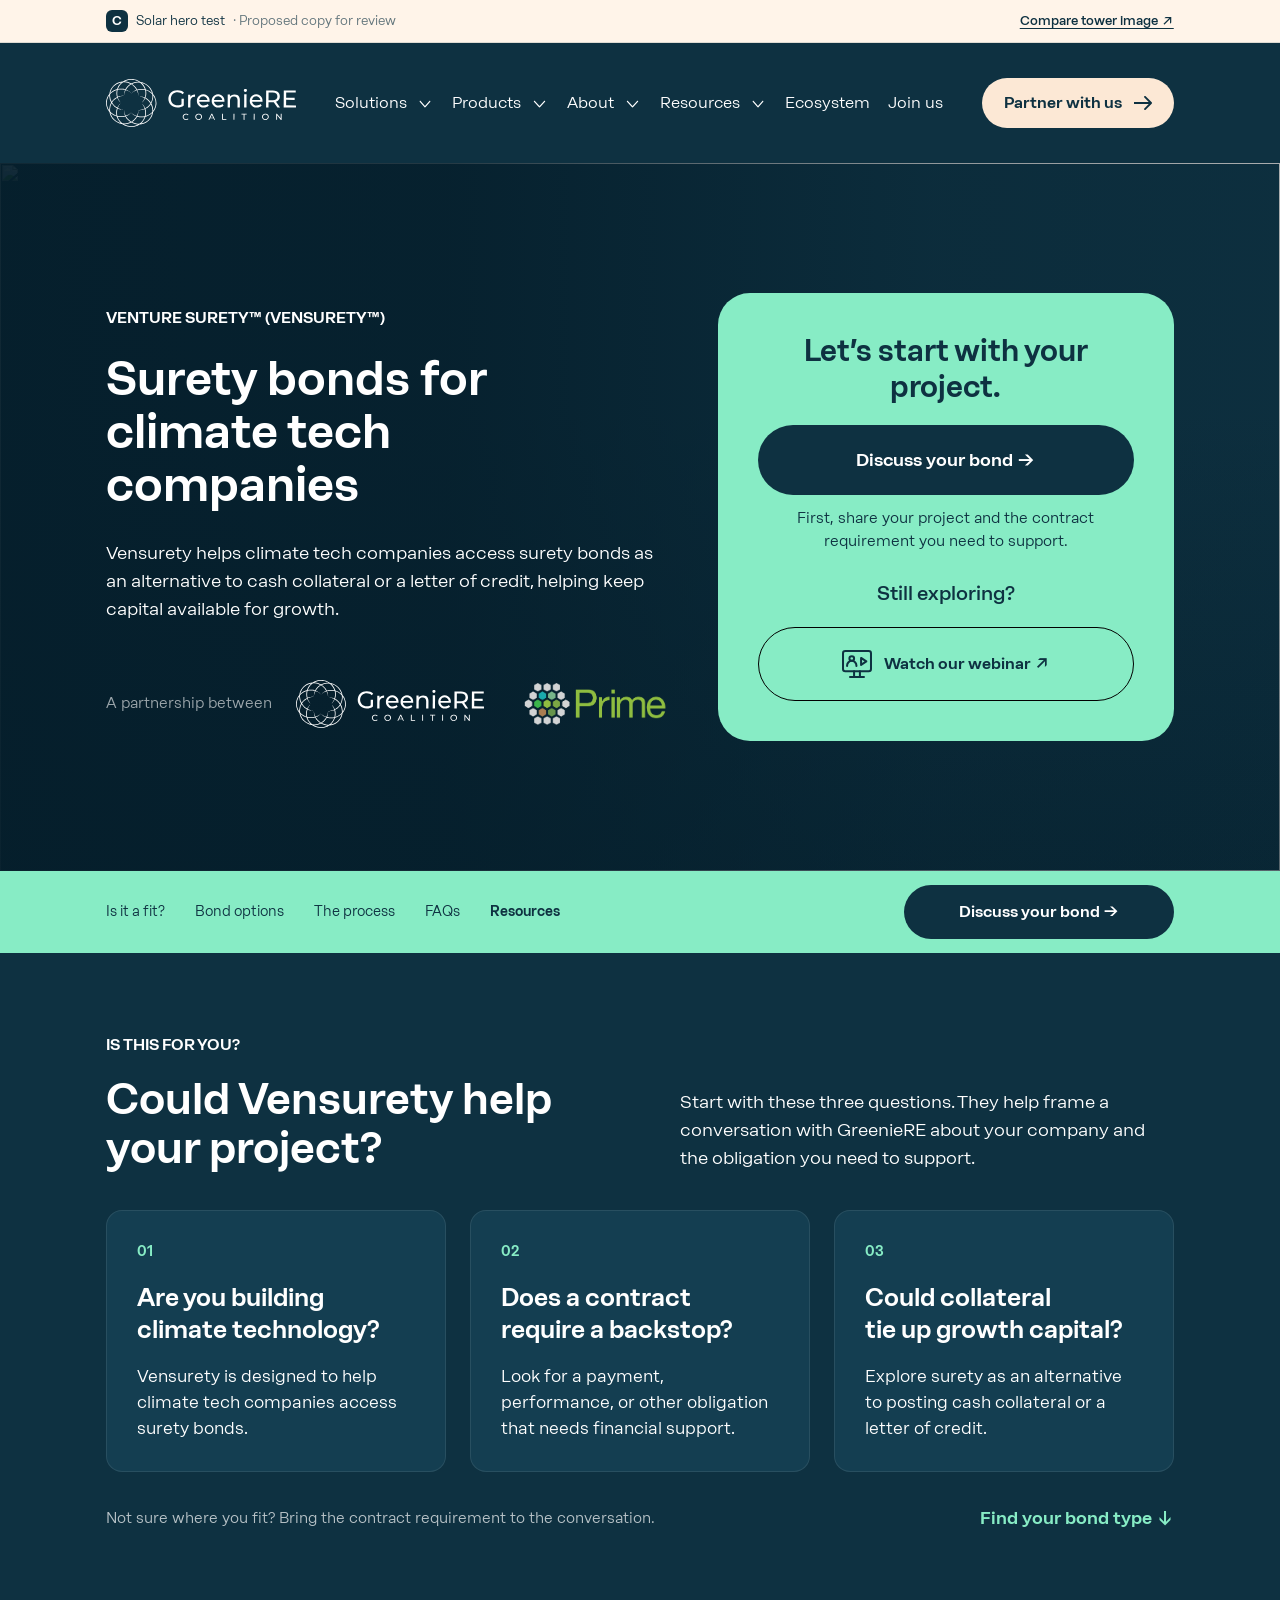
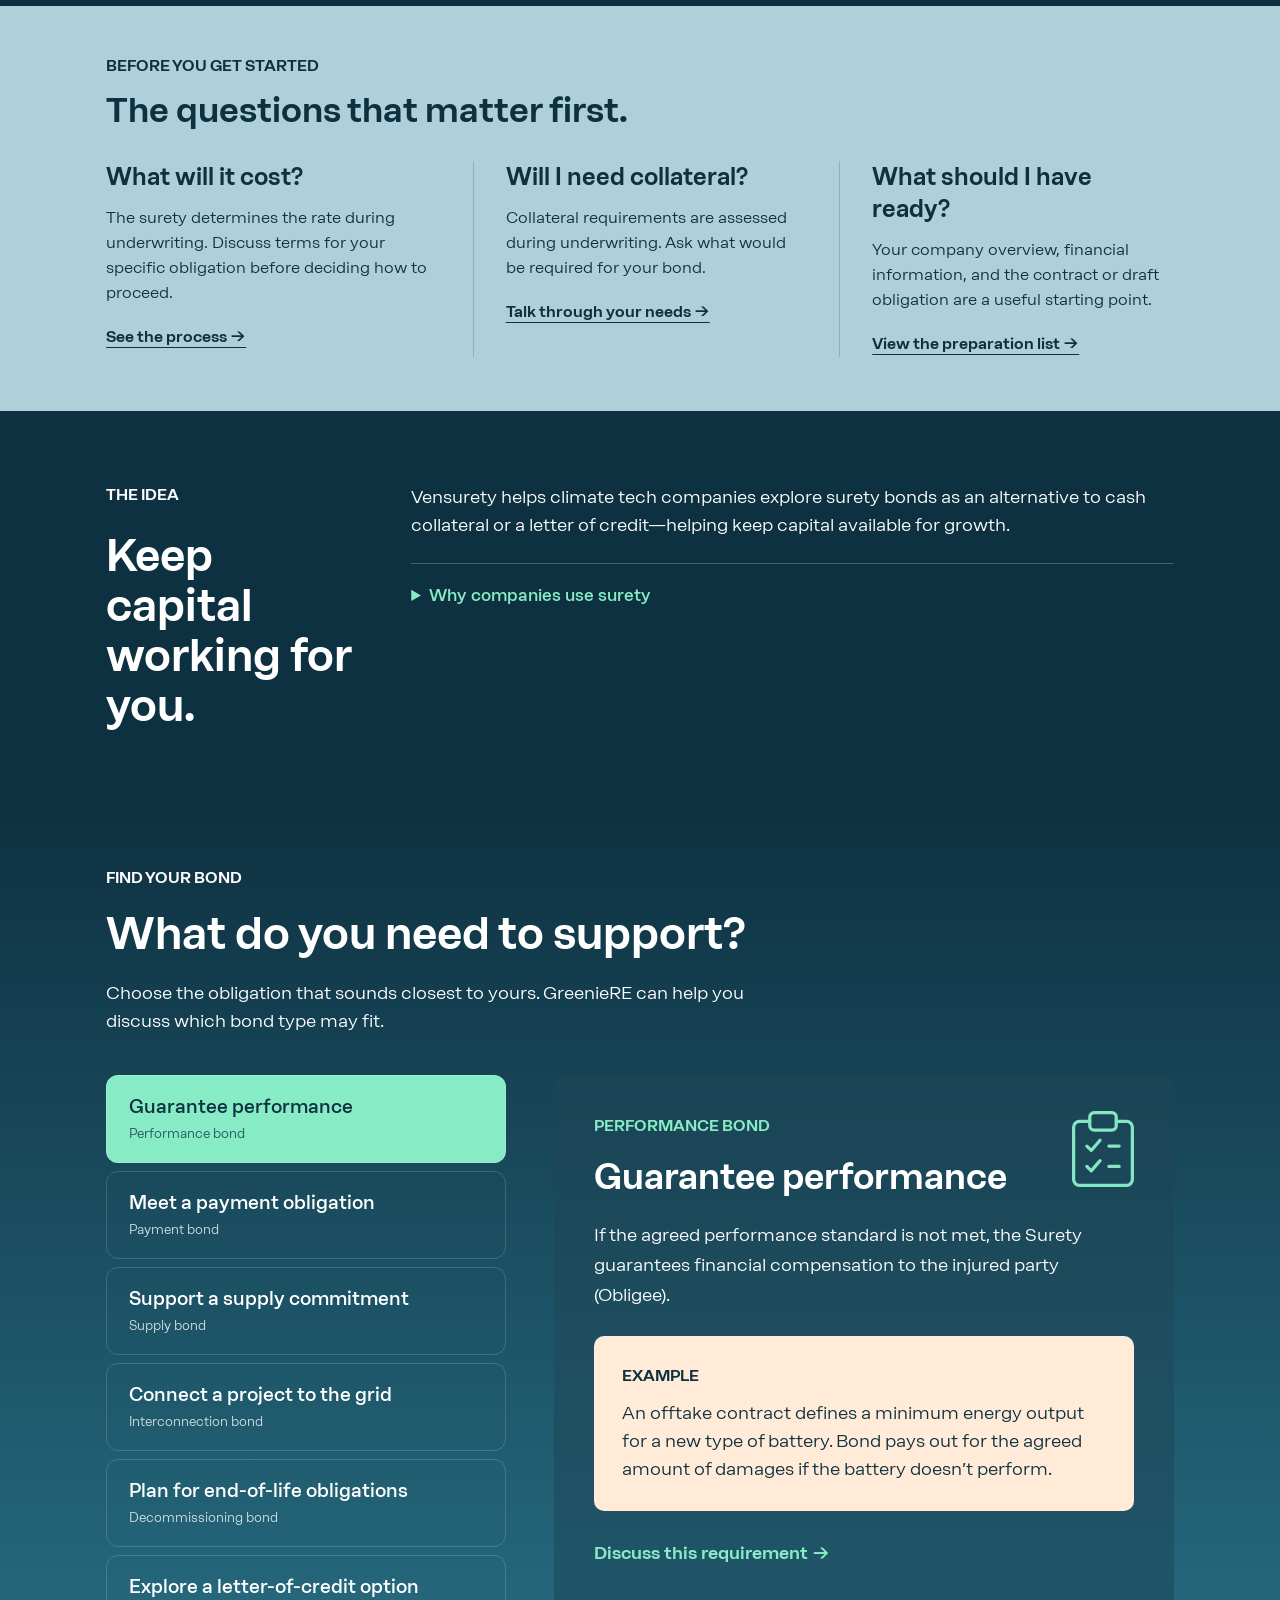
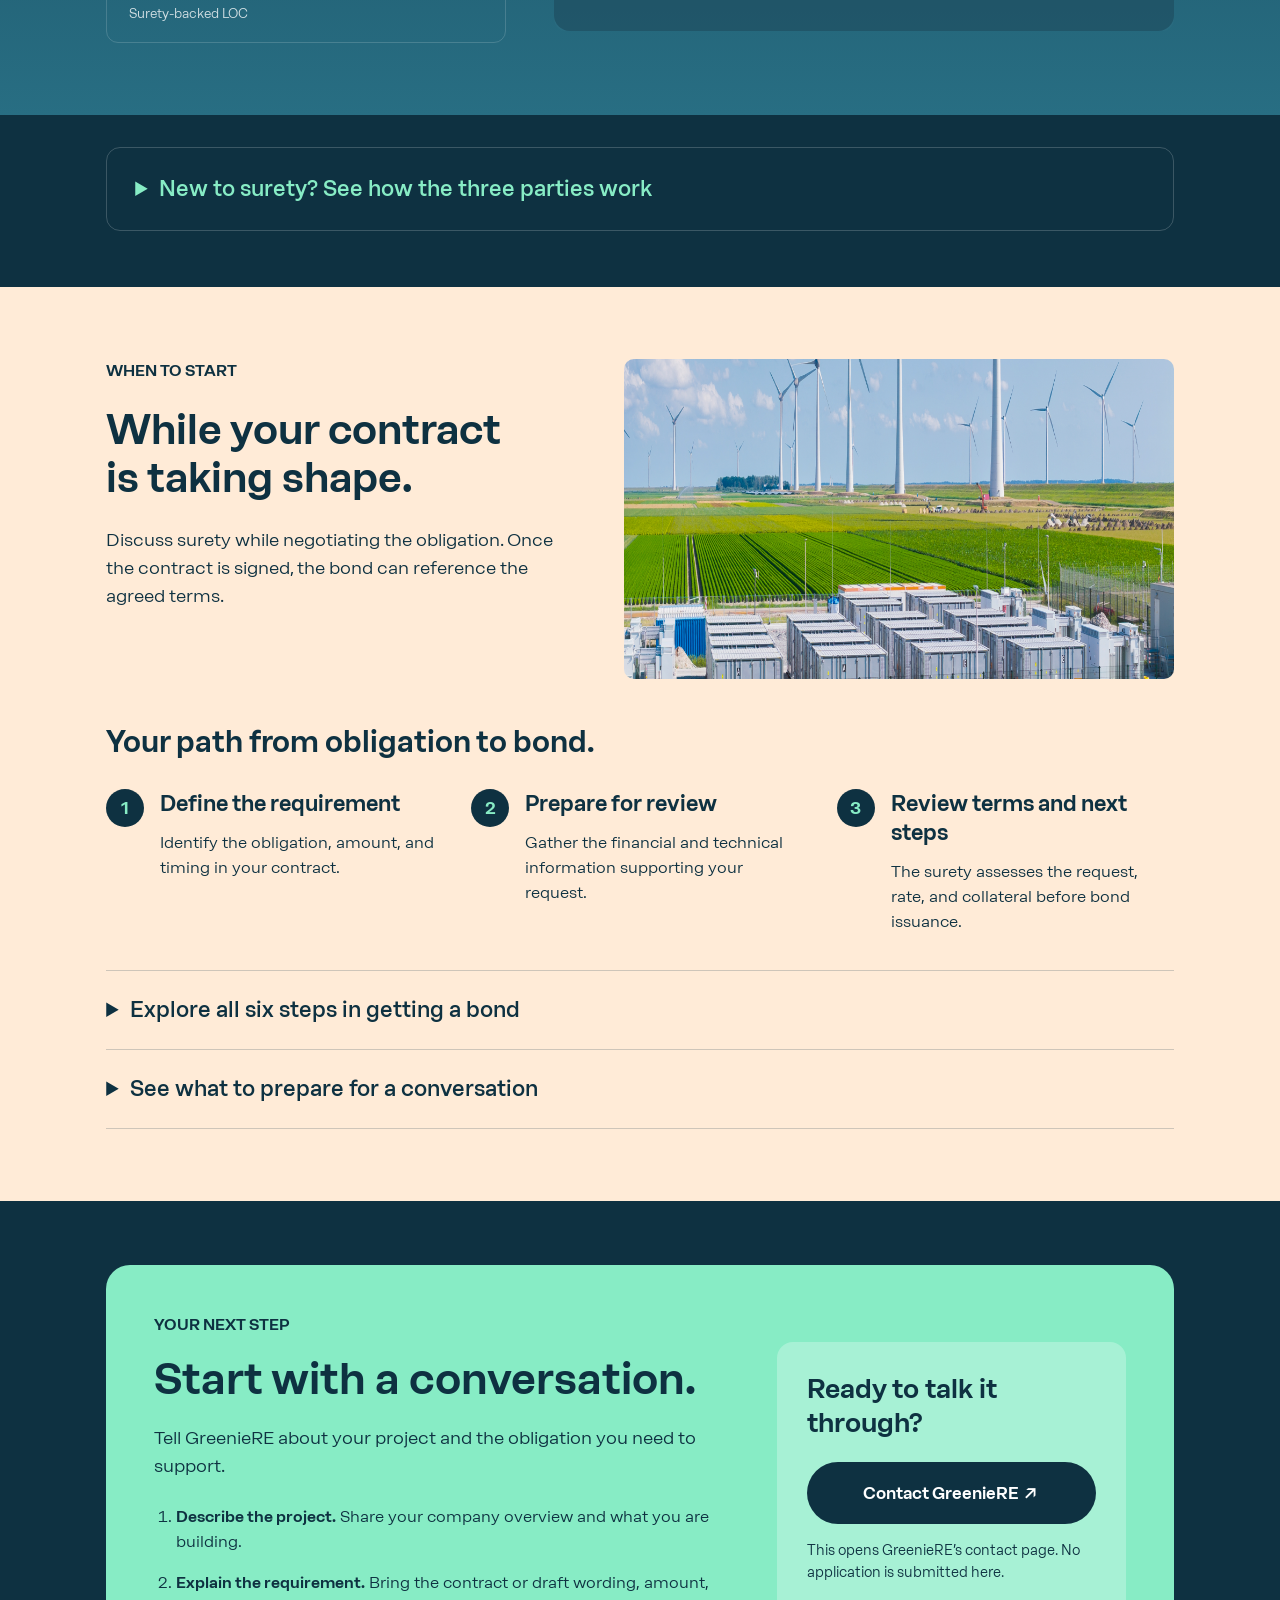
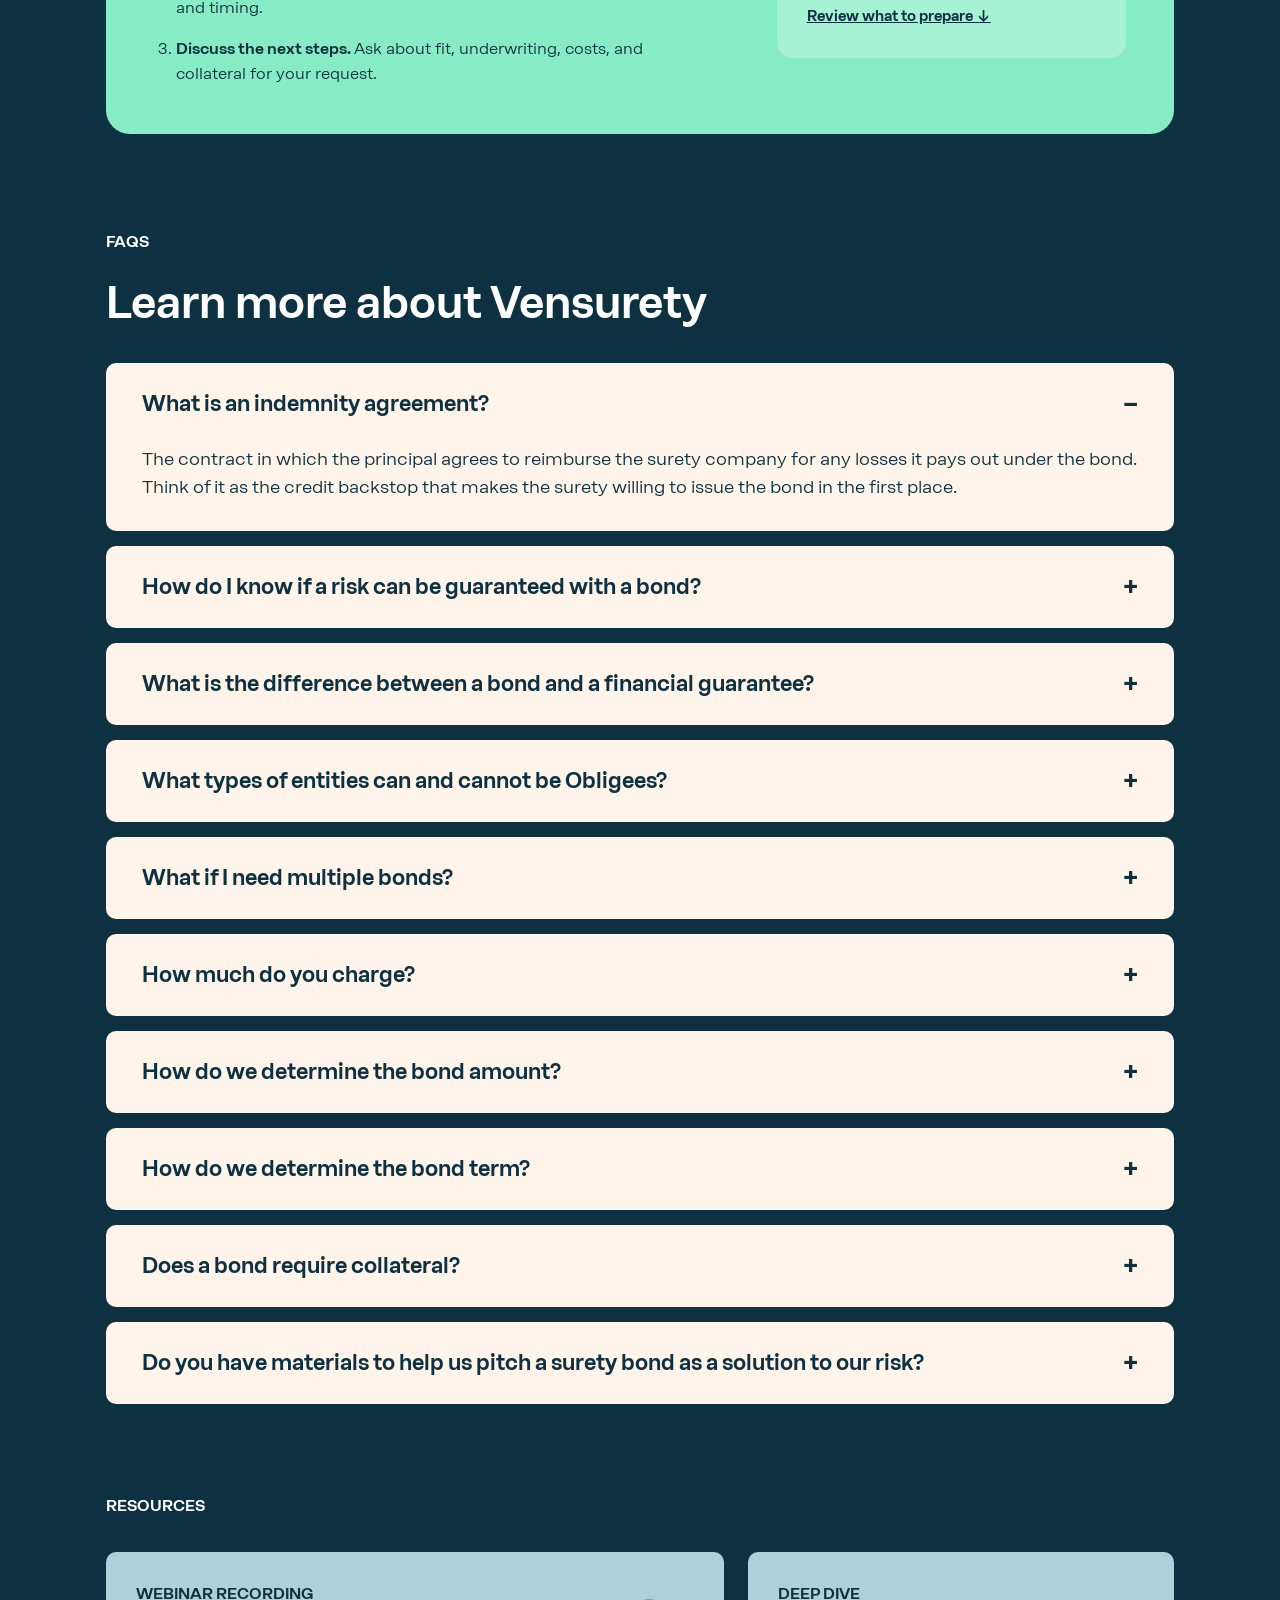
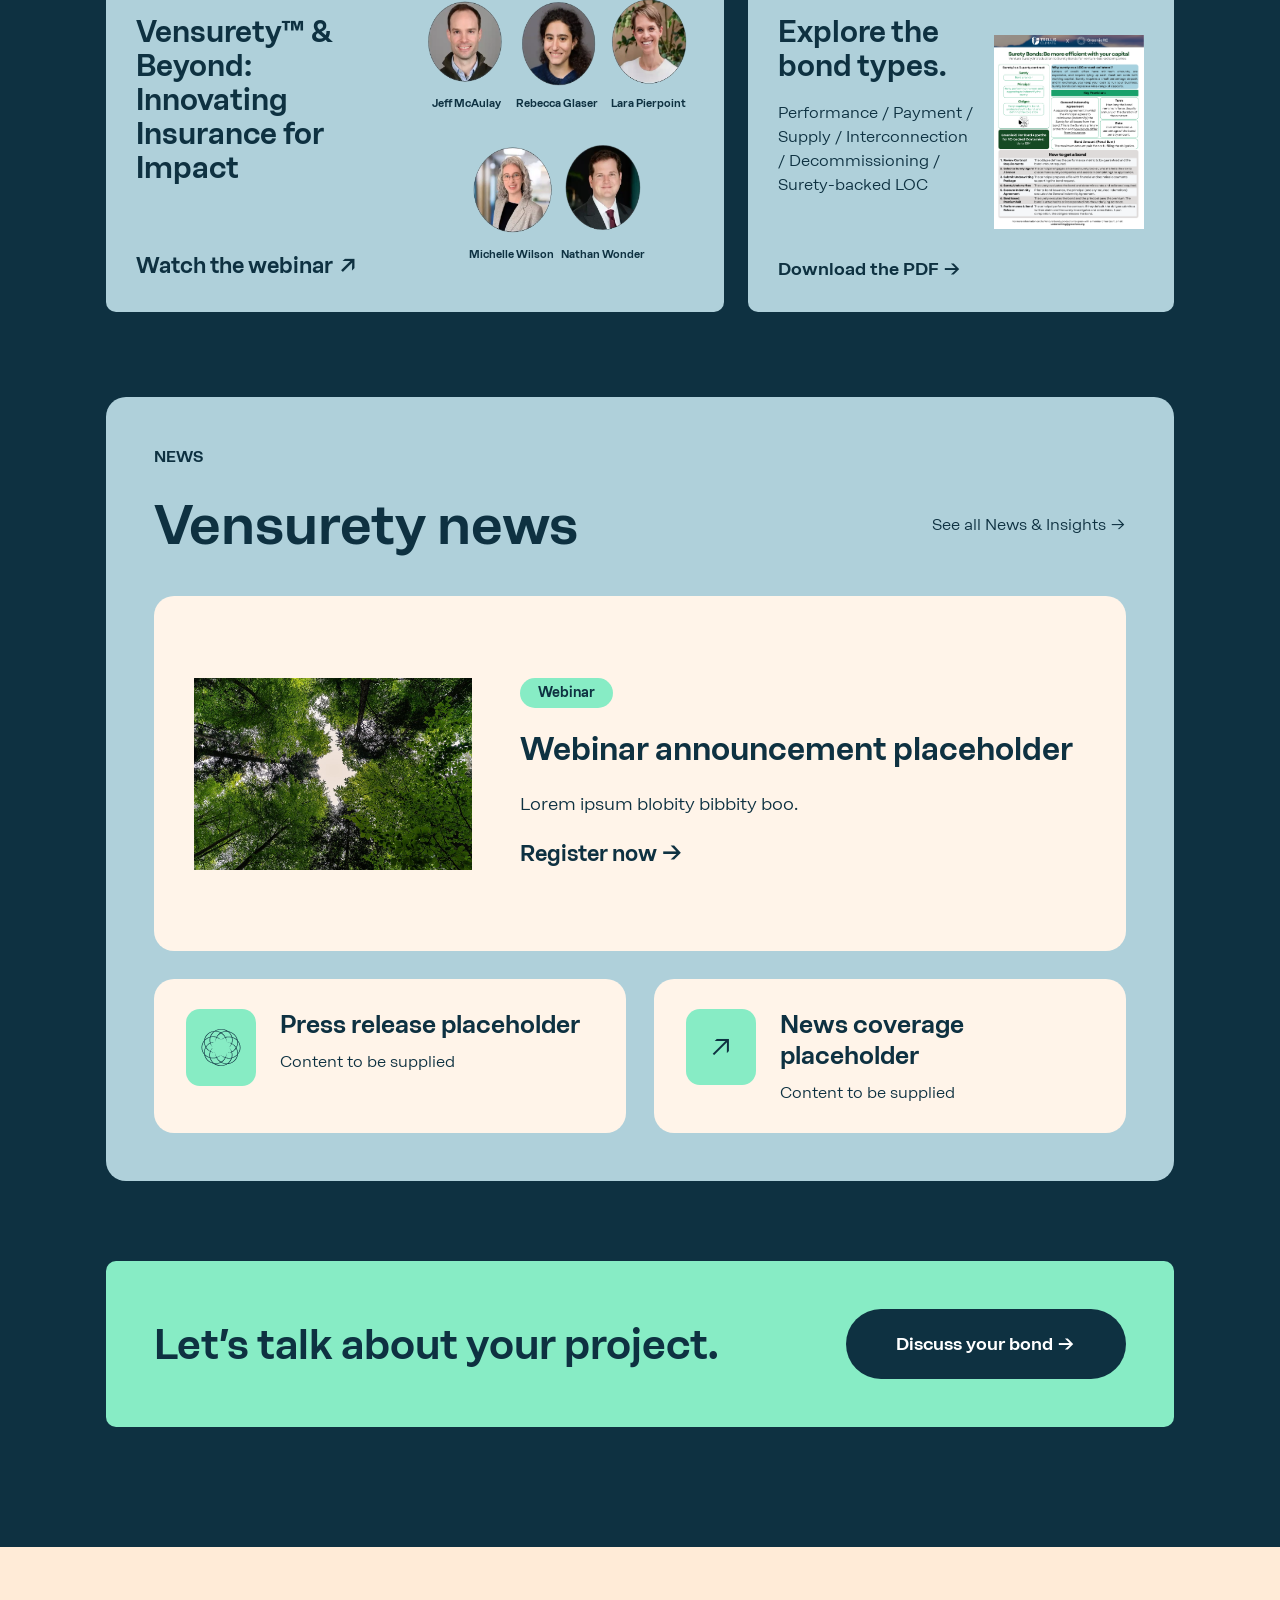
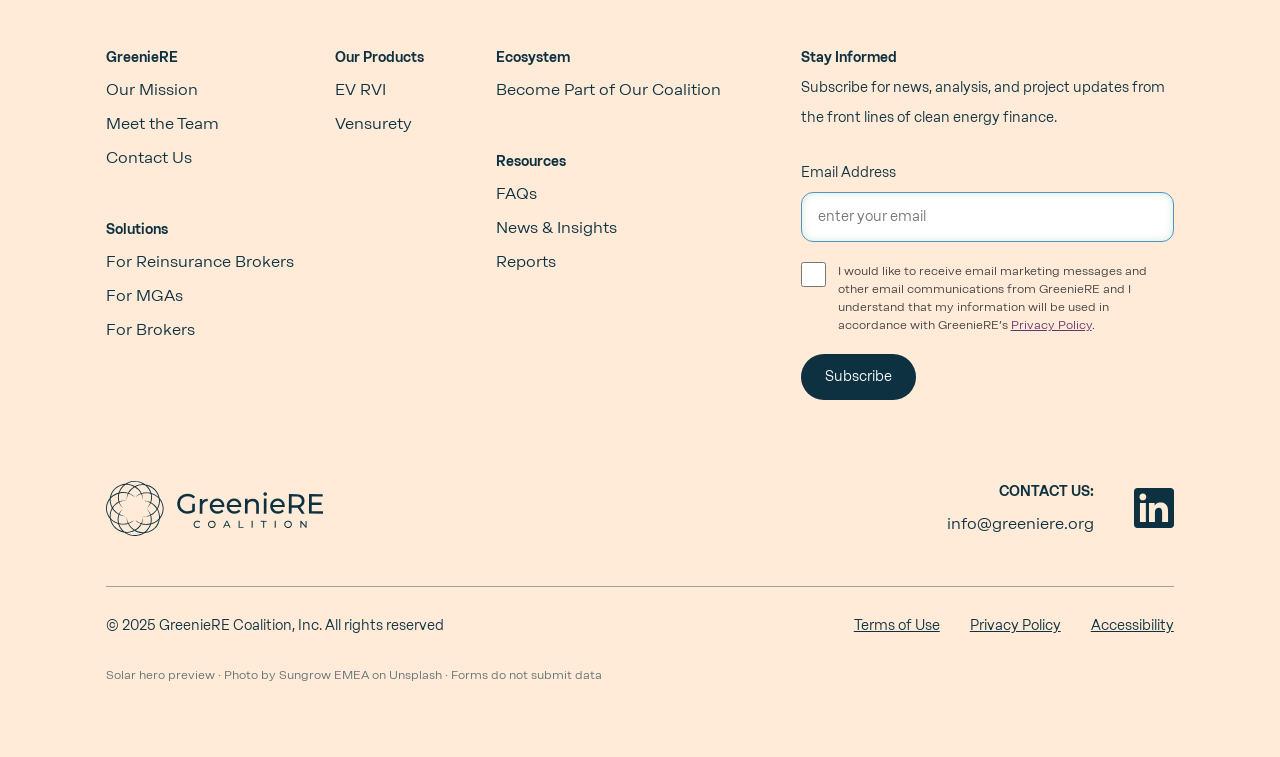
==== commit c27b88da: "Remove Home from Vensurety desktop and mobile navigation" ====
--- a/hero-preview/index.html
+++ b/hero-preview/index.html
@@ -1,7 +1,7 @@
 <!doctype html>
 <html lang="en"><head><meta charset="utf-8"><meta name="viewport" content="width=device-width, initial-scale=1"><meta name="robots" content="noindex,nofollow"><meta name="description" content="A design preview of GreenieRE’s Vensurety landing page: surety bonds for climate tech companies."><meta name="theme-color" content="#0e3141"><title>Vensurety | Solar Hero Preview</title><link rel="stylesheet" href="../ux-preview/styles.css"><link rel="preload" href="../NeueRational-Regular.woff" as="font" type="font/woff" crossorigin><script src="../ux-preview/app.js" defer></script><style>.hero-image img{object-fit:cover;object-position:center bottom}.hero-overlay{background:linear-gradient(90deg,rgba(5,30,43,.94) 0%,rgba(5,30,43,.83) 35%,rgba(5,30,43,.25) 73%,rgba(5,30,43,.12) 100%),linear-gradient(0deg,rgba(5,30,43,.5),transparent 65%)}@media(max-width:700px){.hero-image img{object-fit:cover;object-position:48% center}.hero-overlay{background:linear-gradient(90deg,rgba(5,30,43,.88),rgba(5,30,43,.54)),linear-gradient(0deg,rgba(5,30,43,.58),transparent 65%)}}</style></head>
 <body class="ux-preview"><a class="skip-link" href="#main">Skip to content</a>
-<aside class="comparison-bar" aria-label="Preview comparison"><div class="container"><p><span class="version-pill">C</span> Solar hero test <span class="concept-label">· Proposed copy for review</span></p><a href="../ux-preview/" target="_blank" rel="noopener noreferrer">Compare tower image ↗</a></div></aside><header class="site-header"><div class="container header-inner"><a href="https://greeniere.org/" aria-label="GreenieRE home" target="_blank" rel="noopener noreferrer"><picture class="brand"><source media="(max-width: 700px)" srcset="../2cd1d.svg"><img src="../53b1e.svg" alt="GreenieRE" loading="lazy"></picture></a><nav class="primary-nav" aria-label="Main navigation"><a class="" href="https://greeniere.org/" target="_blank" rel="noopener noreferrer">Home</a><details class="nav-dropdown"><summary>Solutions <img src="../9c6f5.svg" alt="" loading="lazy"></summary><div><a class="" href="https://greeniere.org/insurers" target="_blank" rel="noopener noreferrer">For Insurers</a><a class="" href="https://greeniere.org/mgas" target="_blank" rel="noopener noreferrer">For MGAs</a><a class="" href="https://greeniere.org/brokers" target="_blank" rel="noopener noreferrer">For Brokers</a></div></details><details class="nav-dropdown"><summary>Products <img src="../0fcd6.svg" alt="" loading="lazy"></summary><div><a class="" href="#overview">Vensurety</a><button type="button" class="text-link" data-preview="EV RVI">EV RVI</button></div></details><details class="nav-dropdown"><summary>About <img src="../0fcd6.svg" alt="" loading="lazy"></summary><div><a class="" href="https://greeniere.org/about" target="_blank" rel="noopener noreferrer">Our Mission</a><a class="" href="https://greeniere.org/our-team" target="_blank" rel="noopener noreferrer">Meet the Team</a></div></details><details class="nav-dropdown"><summary>Resources <img src="../0fcd6.svg" alt="" loading="lazy"></summary><div><a class="" href="https://greeniere.org/news-and-insights" target="_blank" rel="noopener noreferrer">News &amp; Insights</a><a class="" href="#faqs">FAQs</a><a class="" href="https://greeniere.org/reports" target="_blank" rel="noopener noreferrer">Reports</a></div></details><a class="" href="https://greeniere.org/ecosystem" target="_blank" rel="noopener noreferrer">Ecosystem</a><a class="" href="https://greeniere.org/coalition" target="_blank" rel="noopener noreferrer">Join us</a></nav><a class="button partner" href="https://greeniere.org/contact" target="_blank" rel="noopener noreferrer">Partner with us <img src="../7077a.svg" alt="" loading="lazy"></a><button class="menu-toggle" aria-label="Open main menu" aria-expanded="false" aria-controls="mobile-menu"><img src="../8aa4e.svg" alt="" loading="lazy"></button></div><nav id="mobile-menu" aria-label="Mobile main navigation" hidden><a class="" href="https://greeniere.org/" target="_blank" rel="noopener noreferrer">Home</a><details class="nav-dropdown"><summary>Solutions <img src="../9c6f5.svg" alt="" loading="lazy"></summary><div><a class="" href="https://greeniere.org/insurers" target="_blank" rel="noopener noreferrer">For Insurers</a><a class="" href="https://greeniere.org/mgas" target="_blank" rel="noopener noreferrer">For MGAs</a><a class="" href="https://greeniere.org/brokers" target="_blank" rel="noopener noreferrer">For Brokers</a></div></details><details class="nav-dropdown"><summary>Products <img src="../0fcd6.svg" alt="" loading="lazy"></summary><div><a class="" href="#overview">Vensurety</a><button type="button" class="text-link" data-preview="EV RVI">EV RVI</button></div></details><details class="nav-dropdown"><summary>About <img src="../0fcd6.svg" alt="" loading="lazy"></summary><div><a class="" href="https://greeniere.org/about" target="_blank" rel="noopener noreferrer">Our Mission</a><a class="" href="https://greeniere.org/our-team" target="_blank" rel="noopener noreferrer">Meet the Team</a></div></details><details class="nav-dropdown"><summary>Resources <img src="../0fcd6.svg" alt="" loading="lazy"></summary><div><a class="" href="https://greeniere.org/news-and-insights" target="_blank" rel="noopener noreferrer">News &amp; Insights</a><a class="" href="#faqs">FAQs</a><a class="" href="https://greeniere.org/reports" target="_blank" rel="noopener noreferrer">Reports</a></div></details><a class="" href="https://greeniere.org/ecosystem" target="_blank" rel="noopener noreferrer">Ecosystem</a><a class="" href="https://greeniere.org/coalition" target="_blank" rel="noopener noreferrer">Join us</a><a class="" href="https://greeniere.org/contact" target="_blank" rel="noopener noreferrer">Partner with us</a></nav></header>
+<aside class="comparison-bar" aria-label="Preview comparison"><div class="container"><p><span class="version-pill">C</span> Solar hero test <span class="concept-label">· Proposed copy for review</span></p><a href="../ux-preview/" target="_blank" rel="noopener noreferrer">Compare tower image ↗</a></div></aside><header class="site-header"><div class="container header-inner"><a href="https://greeniere.org/" aria-label="GreenieRE home" target="_blank" rel="noopener noreferrer"><picture class="brand"><source media="(max-width: 700px)" srcset="../2cd1d.svg"><img src="../53b1e.svg" alt="GreenieRE" loading="lazy"></picture></a><nav class="primary-nav" aria-label="Main navigation"><details class="nav-dropdown"><summary>Solutions <img src="../9c6f5.svg" alt="" loading="lazy"></summary><div><a class="" href="https://greeniere.org/insurers" target="_blank" rel="noopener noreferrer">For Insurers</a><a class="" href="https://greeniere.org/mgas" target="_blank" rel="noopener noreferrer">For MGAs</a><a class="" href="https://greeniere.org/brokers" target="_blank" rel="noopener noreferrer">For Brokers</a></div></details><details class="nav-dropdown"><summary>Products <img src="../0fcd6.svg" alt="" loading="lazy"></summary><div><a class="" href="#overview">Vensurety</a><button type="button" class="text-link" data-preview="EV RVI">EV RVI</button></div></details><details class="nav-dropdown"><summary>About <img src="../0fcd6.svg" alt="" loading="lazy"></summary><div><a class="" href="https://greeniere.org/about" target="_blank" rel="noopener noreferrer">Our Mission</a><a class="" href="https://greeniere.org/our-team" target="_blank" rel="noopener noreferrer">Meet the Team</a></div></details><details class="nav-dropdown"><summary>Resources <img src="../0fcd6.svg" alt="" loading="lazy"></summary><div><a class="" href="https://greeniere.org/news-and-insights" target="_blank" rel="noopener noreferrer">News &amp; Insights</a><a class="" href="#faqs">FAQs</a><a class="" href="https://greeniere.org/reports" target="_blank" rel="noopener noreferrer">Reports</a></div></details><a class="" href="https://greeniere.org/ecosystem" target="_blank" rel="noopener noreferrer">Ecosystem</a><a class="" href="https://greeniere.org/coalition" target="_blank" rel="noopener noreferrer">Join us</a></nav><a class="button partner" href="https://greeniere.org/contact" target="_blank" rel="noopener noreferrer">Partner with us <img src="../7077a.svg" alt="" loading="lazy"></a><button class="menu-toggle" aria-label="Open main menu" aria-expanded="false" aria-controls="mobile-menu"><img src="../8aa4e.svg" alt="" loading="lazy"></button></div><nav id="mobile-menu" aria-label="Mobile main navigation" hidden><details class="nav-dropdown"><summary>Solutions <img src="../9c6f5.svg" alt="" loading="lazy"></summary><div><a class="" href="https://greeniere.org/insurers" target="_blank" rel="noopener noreferrer">For Insurers</a><a class="" href="https://greeniere.org/mgas" target="_blank" rel="noopener noreferrer">For MGAs</a><a class="" href="https://greeniere.org/brokers" target="_blank" rel="noopener noreferrer">For Brokers</a></div></details><details class="nav-dropdown"><summary>Products <img src="../0fcd6.svg" alt="" loading="lazy"></summary><div><a class="" href="#overview">Vensurety</a><button type="button" class="text-link" data-preview="EV RVI">EV RVI</button></div></details><details class="nav-dropdown"><summary>About <img src="../0fcd6.svg" alt="" loading="lazy"></summary><div><a class="" href="https://greeniere.org/about" target="_blank" rel="noopener noreferrer">Our Mission</a><a class="" href="https://greeniere.org/our-team" target="_blank" rel="noopener noreferrer">Meet the Team</a></div></details><details class="nav-dropdown"><summary>Resources <img src="../0fcd6.svg" alt="" loading="lazy"></summary><div><a class="" href="https://greeniere.org/news-and-insights" target="_blank" rel="noopener noreferrer">News &amp; Insights</a><a class="" href="#faqs">FAQs</a><a class="" href="https://greeniere.org/reports" target="_blank" rel="noopener noreferrer">Reports</a></div></details><a class="" href="https://greeniere.org/ecosystem" target="_blank" rel="noopener noreferrer">Ecosystem</a><a class="" href="https://greeniere.org/coalition" target="_blank" rel="noopener noreferrer">Join us</a><a class="" href="https://greeniere.org/contact" target="_blank" rel="noopener noreferrer">Partner with us</a></nav></header>
 <main id="main"><section class="hero" aria-labelledby="hero-title"><picture class="hero-image"><source media="(max-width:700px)" srcset="https://images.unsplash.com/photo-1589276534126-adef63a95e05?auto=format&fit=crop&w=1200&q=85"><img src="https://images.unsplash.com/photo-1589276534126-adef63a95e05?auto=format&fit=crop&w=2400&q=85" alt="" fetchpriority="high"></picture><div class="hero-overlay"></div><div class="container hero-inner"><div class="hero-copy"><p class="eyebrow">Venture Surety™ (Vensurety™)</p><h1 id="hero-title">Surety bonds for climate tech companies</h1><p class="hero-description">Vensurety helps climate tech companies access surety bonds as an alternative to cash collateral or a letter of credit, helping keep capital available for growth.</p><div class="partnership"><p>A partnership between</p><div class="partner-brands"><picture><source media="(max-width: 700px)" srcset="../2f6db.svg"><img src="../bb101.svg" alt="GreenieRE" loading="lazy"></picture><img src="../a1706.png" alt="Prime Coalition" class="prime-logo" loading="lazy"></div></div></div><aside class="hero-cta"><h2>Let’s start with your project.</h2><a href="#start" class="button dark hero-apply">Discuss your bond →</a><p class="cta-expectation">First, share your project and the contract requirement you need to support.</p><p>Still exploring?</p><button type="button" class="button outline" data-preview="Webinar recording"><img src="../f4d4e.svg" alt="" loading="lazy">Watch our webinar ↗</button></aside></div></section>
 <nav class="section-nav" aria-label="On this page"><div class="container section-nav-inner"><button class="section-toggle" aria-expanded="false" aria-controls="section-links"><strong id="current-section">Is it a fit?</strong><img src="../60479.svg" alt="" class="" loading="lazy"></button><div id="section-links" class="section-links"><a href="#fit" class="">Is it a fit?</a><a href="#bond-types" class="">Bond options</a><a href="#getting-a-bond" class="">The process</a><a href="#faqs" class="">FAQs</a><a href="#resources" class="">Resources</a></div><a href="#start" class="button dark sticky-apply"><span class="desktop-label">Discuss your bond →</span><span class="mobile-label">Let’s talk →</span></a></div></nav><section id="fit" class="container section fit-section"><div class="fit-intro"><div><p class="eyebrow">IS THIS FOR YOU?</p><h2>Could Vensurety help<br>your project?</h2></div><p>Start with these three questions. They help frame a conversation with GreenieRE about your company and the obligation you need to support.</p></div><div class="fit-grid"><article><span class="fit-number">01</span><h3>Are you building<br>climate technology?</h3><p>Vensurety is designed to help climate tech companies access surety bonds.</p></article><article><span class="fit-number">02</span><h3>Does a contract<br>require a backstop?</h3><p>Look for a payment, performance, or other obligation that needs financial support.</p></article><article><span class="fit-number">03</span><h3>Could collateral<br>tie up growth capital?</h3><p>Explore surety as an alternative to posting cash collateral or a letter of credit.</p></article></div><div class="fit-next"><p>Not sure where you fit? Bring the contract requirement to the conversation.</p><a href="#bond-types" class="text-link">Find your bond type ↓</a></div></section><section id="essentials" class="essentials-section"><div class="container"><div class="essentials-heading"><p class="eyebrow">BEFORE YOU GET STARTED</p><h2>The questions that matter first.</h2></div><div class="essentials-grid"><article><h3>What will it cost?</h3><p>The surety determines the rate during underwriting. Discuss terms for your specific obligation before deciding how to proceed.</p><a href="#getting-a-bond" class="">See the process →</a></article><article><h3>Will I need collateral?</h3><p>Collateral requirements are assessed during underwriting. Ask what would be required for your bond.</p><a href="#start" class="">Talk through your needs →</a></article><article><h3>What should I have ready?</h3><p>Your company overview, financial information, and the contract or draft obligation are a useful starting point.</p><a href="#prepare" data-reveal="prepare" class="">View the preparation list →</a></article></div></div></section><section id="overview" class="section container split overview"><div class="section-heading"><p class="eyebrow">THE IDEA</p><h2>Keep capital<br>working for you.</h2></div><div class="body-copy"><p>Vensurety helps climate tech companies explore surety bonds as an alternative to cash collateral or a letter of credit—helping keep capital available for growth.</p><details class="background-details"><summary>Why companies use surety</summary><div><p>At many stages of development, startups are asked to post collateral as a backstop to contractual obligations. This may be for supplier contracts, customers, utilities, or even investors.</p><p>Surety bonds are a common off-balance sheet alternative to posting collateral. To date, surety has either not been available to emerging climate tech companies or is available and very expensive. There are many instances where these companies could use surety to guarantee their payment or performance instead of cash collateral or a letter of credit. GreenieRE and Trellis launched Vensurety in fall 2025 to provide surety bonds to climate tech companies struggling with trapped capital.</p></div></details></div></section><section id="bond-types" class="bond-section"><div class="container section"><div class="bond-section-heading"><p class="eyebrow">FIND YOUR BOND</p><h2>What do you need to support?</h2><p>Choose the obligation that sounds closest to yours. GreenieRE can help you discuss which bond type may fit.</p></div><div class="bond-layout"><div class="bond-tabs" role="tablist" aria-label="Bond types" aria-orientation="vertical"><button role="tab" id="tab-0" aria-selected="true" aria-controls="panel-0" tabindex="0"><span class="tab-goal">Guarantee performance</span><span class="tab-name">Performance bond</span></button><button role="tab" id="tab-1" aria-selected="false" aria-controls="panel-1" tabindex="-1"><span class="tab-goal">Meet a payment obligation</span><span class="tab-name">Payment bond</span></button><button role="tab" id="tab-2" aria-selected="false" aria-controls="panel-2" tabindex="-1"><span class="tab-goal">Support a supply commitment</span><span class="tab-name">Supply bond</span></button><button role="tab" id="tab-3" aria-selected="false" aria-controls="panel-3" tabindex="-1"><span class="tab-goal">Connect a project to the grid</span><span class="tab-name">Interconnection bond</span></button><button role="tab" id="tab-4" aria-selected="false" aria-controls="panel-4" tabindex="-1"><span class="tab-goal">Plan for end-of-life obligations</span><span class="tab-name">Decommissioning bond</span></button><button role="tab" id="tab-5" aria-selected="false" aria-controls="panel-5" tabindex="-1"><span class="tab-goal">Explore a letter-of-credit option</span><span class="tab-name">Surety-backed LOC</span></button></div><div class="bond-panels"><article class="bond-panel" role="tabpanel" id="panel-0" aria-labelledby="tab-0"><picture class="bond-icon"><source media="(max-width:700px)" srcset="../d08af.svg"><img src="../f4a4b.svg" alt="" class="" loading="lazy"></picture><p class="eyebrow">Performance BOND</p><h3>Guarantee performance</h3><p>If the agreed performance standard is not met, the Surety guarantees financial compensation to the injured party (Obligee).</p><div class="bond-example"><p class="eyebrow">EXAMPLE</p><p>An offtake contract defines a minimum energy output for a new type of battery. Bond pays out for the agreed amount of damages if the battery doesn’t perform.</p></div><a href="#start" class="text-link bond-conversation">Discuss this requirement →</a></article><article class="bond-panel" role="tabpanel" id="panel-1" aria-labelledby="tab-1" hidden><p class="eyebrow">Payment BOND</p><h3>Meet a payment obligation</h3><p>Discuss a payment obligation in a contract.</p><div class="bond-example"><p class="eyebrow">BRING TO THE DISCUSSION</p><p>The agreement, the payment amounts, and when payment is due.</p></div><a href="#start" class="text-link bond-conversation">Discuss this requirement →</a></article><article class="bond-panel" role="tabpanel" id="panel-2" aria-labelledby="tab-2" hidden><p class="eyebrow">Supply BOND</p><h3>Support a supply commitment</h3><p>Discuss a contractual obligation to supply products or equipment.</p><div class="bond-example"><p class="eyebrow">BRING TO THE DISCUSSION</p><p>The supply agreement, delivery requirements, and the obligation that needs support.</p></div><a href="#start" class="text-link bond-conversation">Discuss this requirement →</a></article><article class="bond-panel" role="tabpanel" id="panel-3" aria-labelledby="tab-3" hidden><p class="eyebrow">Interconnection BOND</p><h3>Connect a project to the grid</h3><p>Discuss a bond requested as part of a project’s grid connection requirements.</p><div class="bond-example"><p class="eyebrow">BRING TO THE DISCUSSION</p><p>The interconnection agreement or draft requirements and the requested bond amount.</p></div><a href="#start" class="text-link bond-conversation">Discuss this requirement →</a></article><article class="bond-panel" role="tabpanel" id="panel-4" aria-labelledby="tab-4" hidden><p class="eyebrow">Decommissioning BOND</p><h3>Plan for end-of-life obligations</h3><p>Discuss a project’s removal or restoration obligations.</p><div class="bond-example"><p class="eyebrow">BRING TO THE DISCUSSION</p><p>The agreement defining the work, expected timing, and requested financial support.</p></div><a href="#start" class="text-link bond-conversation">Discuss this requirement →</a></article><article class="bond-panel" role="tabpanel" id="panel-5" aria-labelledby="tab-5" hidden><p class="eyebrow">Surety-backed LOC</p><h3>Explore a letter-of-credit option</h3><p>Discuss whether a surety-backed letter of credit could fit the contractual requirement.</p><div class="bond-example"><p class="eyebrow">BRING TO THE DISCUSSION</p><p>The letter-of-credit requirement, amount, duration, and proposed beneficiary.</p></div><a href="#start" class="text-link bond-conversation">Discuss this requirement →</a></article></div></div></div></section><section id="surety" class="container surety-wrapper"><details class="surety-details"><summary>New to surety? See how the three parties work</summary><section id="surety-explained" class="section surety"><div class="split"><div class="section-heading"><p class="eyebrow">WHAT IS SURETY?</p><h2>Surety is a three-party contract.</h2></div><div><div class="party-grid"><article class="party"><h3>1 / SURETY</h3><p>The bond provider.</p></article><article class="party"><h3>2 / PRINCIPAL</h3><p>The party performing the work and agreeing to indemnify the surety.</p></article><article class="party"><h3>3 / OBLIGEE</h3><p>The party requiring and protected by the bond, and defining the obligation.</p></article></div><div class="broker"><h3>Where does a broker fit?</h3><p>Brokers are not part of the surety agreement, but can help a company figure out what bond type they need and put together a submission package.</p></div></div></div><details class="provisions"><summary>Key provisions</summary><div class="provision-intro"><h3>General Indemnity Agreement</h3><p>A separate agreement in which the Principal agrees to reimburse (indemnify) the Surety for all losses from the bond. This is the Surety’s primary protection and how bonds differ from insurance.</p></div><div class="provision-grid"><div><h3>Term</h3><p>How long the bond remains in force. Usually annually or the duration of the contract.</p></div><div><h3>Rate</h3><p>Cost of the bond. A percentage of the bond penalty amount.</p></div><div><h3>Bond amount / penal sum</h3><p>The maximum amount paid for not fulfilling the obligation.</p></div></div></details></section></details></section><section id="getting-a-bond" class="getting-section"><div class="container section"><div class="split getting-intro"><div class="section-heading"><p class="eyebrow">WHEN TO START</p><h2>While your contract<br>is taking shape.</h2><p>Discuss surety while negotiating the obligation. Once the contract is signed, the bond can reference the agreed terms.</p></div><picture class="getting-image"><source media="(max-width:700px)" srcset="../48451.png"><img src="../ac43a.png" alt="Renewable energy generation and battery storage" class="" loading="lazy"></picture></div><div class="process-overview"><h3>Your path from obligation to bond.</h3><ol><li><span>1</span><div><h4>Define the requirement</h4><p>Identify the obligation, amount, and timing in your contract.</p></div></li><li><span>2</span><div><h4>Prepare for review</h4><p>Gather the financial and technical information supporting your request.</p></div></li><li><span>3</span><div><h4>Review terms and next steps</h4><p>The surety assesses the request, rate, and collateral before bond issuance.</p></div></li></ol></div><details class="process-details" id="full-process"><summary>Explore all six steps in getting a bond</summary><div class="process-detail-content"><div class="steps-heading"><h3>Steps in getting a bond</h3><div class="desktop-step-nav"><button class="step-prev" aria-label="Previous steps" disabled><img src="../bfaaf.svg" alt="" loading="lazy"></button><button class="step-next" aria-label="Next steps"><img src="../bfaaf.svg" alt="" loading="lazy"></button></div></div><div class="steps-track" tabindex="0" aria-label="Steps in getting a bond"><article class="step-card"><div class="step-badge"><picture class="step-ring"><source media="(max-width: 700px)" srcset="../2c5d7.svg"><img src="../90890.svg" alt="" loading="lazy"></picture><picture class="step-arc"><source media="(max-width: 700px)" srcset="../5998e.svg"><img src="../bd182.svg" alt="" loading="lazy"></picture><div>Step<strong>1</strong></div></div><h4>Review contract requirements</h4><p>The obligee defines the performance metric to be guaranteed and the bond amount required.</p></article><article class="step-card"><div class="step-badge"><picture class="step-ring"><source media="(max-width: 700px)" srcset="../2c5d7.svg"><img src="../90890.svg" alt="" loading="lazy"></picture><picture class="step-arc"><source media="(max-width: 700px)" srcset="../5998e.svg"><img src="../bd182.svg" alt="" loading="lazy"></picture><div>Step<strong>2</strong></div></div><h4>Select a surety agent / broker</h4><p>The principal engages a licensed surety broker, who markets the risk to one or more surety companies and assists in completing the application. This is an optional, but helpful step. A broker is not required, but can be useful if a company is unfamiliar with surety.</p></article><article class="step-card"><div class="step-badge"><picture class="step-ring"><source media="(max-width: 700px)" srcset="../2c5d7.svg"><img src="../90890.svg" alt="" loading="lazy"></picture><picture class="step-arc"><source media="(max-width: 700px)" srcset="../5998e.svg"><img src="../bd182.svg" alt="" loading="lazy"></picture><div>Step<strong>3</strong></div></div><h4>Submit underwriting package</h4><p>The principal prepares a file with financial and technical documents supporting the bond request.</p></article><article class="step-card"><div class="step-badge"><picture class="step-ring"><source media="(max-width: 700px)" srcset="../2c5d7.svg"><img src="../90890.svg" alt="" loading="lazy"></picture><picture class="step-arc"><source media="(max-width: 700px)" srcset="../5998e.svg"><img src="../bd182.svg" alt="" loading="lazy"></picture><div>Step<strong>4</strong></div></div><h4>Surety underwrites</h4><p>The surety evaluates the bond and determines rate and collateral required.</p></article><article class="step-card"><div class="step-badge"><picture class="step-ring"><source media="(max-width: 700px)" srcset="../2c5d7.svg"><img src="../90890.svg" alt="" loading="lazy"></picture><picture class="step-arc"><source media="(max-width: 700px)" srcset="../5998e.svg"><img src="../bd182.svg" alt="" loading="lazy"></picture><div>Step<strong>5</strong></div></div><h4>Execute indemnity agreement</h4><p>Prior to bond issuance, the principal (and any required indemnitors) executes the General Indemnity Agreement.</p></article><article class="step-card"><div class="step-badge"><picture class="step-ring"><source media="(max-width: 700px)" srcset="../2c5d7.svg"><img src="../90890.svg" alt="" loading="lazy"></picture><picture class="step-arc"><source media="(max-width: 700px)" srcset="../5998e.svg"><img src="../bd182.svg" alt="" loading="lazy"></picture><div>Step<strong>6</strong></div></div><h4>Bond issued; premium paid</h4><p>The surety executes the bond and the principal pays the premium. The bond is attached to or incorporated into the underlying contract.</p></article></div><div class="mobile-step-nav"><button class="step-prev" aria-label="Previous step" disabled><img src="../580bf.svg" alt="" loading="lazy"></button><p id="step-count" aria-live="polite">1 of 6</p><button class="step-next" aria-label="Next step"><img src="../2c596.svg" alt="" loading="lazy"></button></div></div></details><details class="preparation-details"><summary>See what to prepare for a conversation</summary><div class="submission" id="prepare"><h3>What’s needed for a submission</h3><div class="submission-grid"><ul class="checklist"><li><span aria-hidden="true">✓</span><p>Financial statement (cash position/runway)</p></li><li><span aria-hidden="true">✓</span><p>Company pitch deck/overview and any other documents that will help us understand emissions or other positive impacts</p></li><li><span aria-hidden="true">✓</span><p>Any contracts underpinning the bond or contract language in the negotiation process (e.g. contract language with lender referencing the performance obligation and the terms of the payout if the system fails to meet the minimum)</p></li><li><span aria-hidden="true">✓</span><p>Prior pilot history and outcomes</p></li><li><span aria-hidden="true">✓</span><p>For a performance bond: Any modeling, audits on performance, or case studies that would help us understand why/how the company believes it can meet the performance minimum.</p></li></ul><aside class="required-details"><h4>Required bond details</h4><div><span>1</span><div><h5>Bond term</h5><p>Time it’s active</p></div></div><div><span>2</span><div><h5>Bond amount</h5><p>Financial obligation</p></div></div><div><span>3</span><div><h5>Bond trigger</h5><p>What would go wrong requiring the bond to be called on</p></div></div></aside></div></div></details></div></section><section id="start" class="container section start-section"><div class="start-panel"><div><p class="eyebrow">YOUR NEXT STEP</p><h2>Start with a conversation.</h2><p>Tell GreenieRE about your project and the obligation you need to support.</p><ol><li><strong>Describe the project.</strong> Share your company overview and what you are building.</li><li><strong>Explain the requirement.</strong> Bring the contract or draft wording, amount, and timing.</li><li><strong>Discuss the next steps.</strong> Ask about fit, underwriting, costs, and collateral for your request.</li></ol></div><aside><h3>Ready to talk it through?</h3><a href="https://greeniere.org/contact" target="_blank" rel="noopener noreferrer" class="button dark">Contact GreenieRE ↗</a><p>This opens GreenieRE’s contact page. No application is submitted here.</p><a href="#prepare" data-reveal="prepare" class="text-link prepare-link">Review what to prepare ↓</a></aside></div></section><section id="faqs" class="section container faqs"><p class="eyebrow">FAQs</p><h2>Learn more about Vensurety</h2><div class="faq-list"><details open><summary>What is an indemnity agreement?</summary><div><p>The contract in which the principal agrees to reimburse the surety company for any losses it pays out under the bond. Think of it as the credit backstop that makes the surety willing to issue the bond in the first place.</p></div></details><details><summary>How do I know if a risk can be guaranteed with a bond?</summary><div><p>This answer hasn’t been supplied in the design yet. <a class="" href="https://greeniere.org/contact" target="_blank" rel="noopener noreferrer">Contact GreenieRE</a> for more information.</p></div></details><details><summary>What is the difference between a bond and a financial guarantee?</summary><div><p>This answer hasn’t been supplied in the design yet. <a class="" href="https://greeniere.org/contact" target="_blank" rel="noopener noreferrer">Contact GreenieRE</a> for more information.</p></div></details><details><summary>What types of entities can and cannot be Obligees?</summary><div><p>This answer hasn’t been supplied in the design yet. <a class="" href="https://greeniere.org/contact" target="_blank" rel="noopener noreferrer">Contact GreenieRE</a> for more information.</p></div></details><details><summary>What if I need multiple bonds?</summary><div><p>This answer hasn’t been supplied in the design yet. <a class="" href="https://greeniere.org/contact" target="_blank" rel="noopener noreferrer">Contact GreenieRE</a> for more information.</p></div></details><details><summary>How much do you charge?</summary><div><p>This answer hasn’t been supplied in the design yet. <a class="" href="https://greeniere.org/contact" target="_blank" rel="noopener noreferrer">Contact GreenieRE</a> for more information.</p></div></details><details><summary>How do we determine the bond amount?</summary><div><p>This answer hasn’t been supplied in the design yet. <a class="" href="https://greeniere.org/contact" target="_blank" rel="noopener noreferrer">Contact GreenieRE</a> for more information.</p></div></details><details><summary>How do we determine the bond term?</summary><div><p>This answer hasn’t been supplied in the design yet. <a class="" href="https://greeniere.org/contact" target="_blank" rel="noopener noreferrer">Contact GreenieRE</a> for more information.</p></div></details><details><summary>Does a bond require collateral?</summary><div><p>This answer hasn’t been supplied in the design yet. <a class="" href="https://greeniere.org/contact" target="_blank" rel="noopener noreferrer">Contact GreenieRE</a> for more information.</p></div></details><details><summary>Do you have materials to help us pitch a surety bond as a solution to our risk?</summary><div><p>This answer hasn’t been supplied in the design yet. <a class="" href="https://greeniere.org/contact" target="_blank" rel="noopener noreferrer">Contact GreenieRE</a> for more information.</p></div></details></div></section><section id="resources" class="section container resources"><p class="eyebrow">RESOURCES</p><div class="resource-grid"><article class="webinar"><div class="webinar-copy"><p class="eyebrow">WEBINAR RECORDING</p><h2>Vensurety™ &amp; Beyond: Innovating Insurance for Impact</h2><button type="button" class="text-link" data-preview="Webinar recording">Watch the webinar ↗</button></div><div class="speakers"><figure class="speaker speaker-0"><div class="portrait"><img src="../3ecd1.png" alt="Portrait of Jeff McAulay" loading="lazy"></div><figcaption>Jeff McAulay</figcaption></figure><figure class="speaker speaker-1"><div class="portrait"><img src="../3ecd1.png" alt="Portrait of Rebecca Glaser" loading="lazy"></div><figcaption>Rebecca Glaser</figcaption></figure><figure class="speaker speaker-2"><div class="portrait"><img src="../3ecd1.png" alt="Portrait of Lara Pierpoint" loading="lazy"></div><figcaption>Lara Pierpoint</figcaption></figure><figure class="speaker speaker-3"><div class="portrait"><img src="../3ecd1.png" alt="Portrait of Michelle Wilson" loading="lazy"></div><figcaption>Michelle Wilson</figcaption></figure><figure class="speaker speaker-4"><div class="portrait"><img src="../3ecd1.png" alt="Portrait of Nathan Wonder" loading="lazy"></div><figcaption>Nathan Wonder</figcaption></figure></div></article><article class="deep-dive"><div><p class="eyebrow">DEEP DIVE</p><h2>Explore the<br>bond types.</h2><p>Performance / Payment / Supply / Interconnection / Decommissioning / Surety-backed LOC</p><button type="button" class="text-link" data-preview="Bond-type PDF guide">Download the PDF →</button></div><img src="../0737d.png" alt="Venture Surety Bond Explainers guide cover" class="guide-cover" loading="lazy"></article></div></section><section id="news" class="section container news"><div class="news-panel"><p class="eyebrow">NEWS</p><div class="news-heading"><h2>Vensurety news</h2><a class="" href="https://greeniere.org/news-and-insights" target="_blank" rel="noopener noreferrer">See all News &amp; Insights →</a></div><article class="featured-news"><img src="../9b919.png" alt="Workshop participants discussing clean-energy finance" loading="lazy"><div><span class="pill">Webinar</span><h3>Webinar announcement placeholder</h3><p>Lorem ipsum blobity bibbity boo.</p><button type="button" class="text-link" data-preview="Webinar registration">Register now →</button></div></article><div class="other-news"><article><img src="../93625.svg" alt="" loading="lazy"><div><h3>Press release placeholder</h3><p>Content to be supplied</p></div></article><article><span class="news-arrow" aria-hidden="true">↗</span><div><h3>News coverage placeholder</h3><p>Content to be supplied</p></div></article></div></div></section><section class="container get-started"><div><h2>Let’s talk about your project.</h2><a href="#start" class="button dark">Discuss your bond →</a></div></section></main>
 <footer class="site-footer"><div class="container"><div class="footer-top"><div class="footer-links"><div><h3>GreenieRE</h3><a class="" href="https://greeniere.org/about" target="_blank" rel="noopener noreferrer">Our Mission</a><a class="" href="https://greeniere.org/our-team" target="_blank" rel="noopener noreferrer">Meet the Team</a><a class="" href="https://greeniere.org/contact" target="_blank" rel="noopener noreferrer">Contact Us</a><h3>Solutions</h3><a class="" href="https://greeniere.org/insurers" target="_blank" rel="noopener noreferrer">For Reinsurance Brokers</a><a class="" href="https://greeniere.org/mgas" target="_blank" rel="noopener noreferrer">For MGAs</a><a class="" href="https://greeniere.org/brokers" target="_blank" rel="noopener noreferrer">For Brokers</a></div><div><h3>Our Products</h3><button type="button" class="text-link" data-preview="EV RVI">EV RVI</button><a class="" href="#overview">Vensurety</a></div><div><h3>Ecosystem</h3><a class="" href="https://greeniere.org/coalition" target="_blank" rel="noopener noreferrer">Become Part of Our Coalition</a><h3>Resources</h3><a class="" href="#faqs">FAQs</a><a class="" href="https://greeniere.org/news-and-insights" target="_blank" rel="noopener noreferrer">News &amp; Insights</a><a class="" href="https://greeniere.org/reports" target="_blank" rel="noopener noreferrer">Reports</a></div></div><form id="newsletter"><h3>Stay Informed</h3><p>Subscribe for news, analysis, and project updates from the front lines of clean energy finance.</p><label for="email">Email Address</label><input id="email" name="email" type="email" placeholder="enter your email" autocomplete="email" required><label class="consent"><input type="checkbox" required><span>I would like to receive email marketing messages and other email communications from GreenieRE and I understand that my information will be used in accordance with GreenieRE’s <a class="" href="https://greeniere.org/privacy-policy" target="_blank" rel="noopener noreferrer">Privacy Policy</a>.</span></label><button class="button dark" type="submit">Subscribe</button><p id="newsletter-status" class="form-status" role="status"></p></form></div><div class="footer-brand-row"><picture class="footer-brand"><source media="(max-width: 700px)" srcset="../0215c.svg"><img src="../5fe58.svg" alt="GreenieRE" loading="lazy"></picture><div><div><strong>CONTACT US:</strong><a class="" href="mailto:info@greeniere.org">info@greeniere.org</a></div><a class="" href="https://www.linkedin.com/company/greeniere/" target="_blank" rel="noopener noreferrer"><img src="../ae500.svg" alt="LinkedIn" loading="lazy"></a></div></div><div class="footer-bottom"><p>© 2025 GreenieRE Coalition, Inc. All rights reserved</p><nav aria-label="Legal"><a class="" href="https://greeniere.org/terms-of-use" target="_blank" rel="noopener noreferrer">Terms of Use</a><a class="" href="https://greeniere.org/privacy-policy" target="_blank" rel="noopener noreferrer">Privacy Policy</a><a class="" href="https://greeniere.org/accessibility" target="_blank" rel="noopener noreferrer">Accessibility</a></nav></div><p class="preview-note">Solar hero preview · Photo by Sungrow EMEA on Unsplash · Forms do not submit data</p></div></footer>
--- a/ux-preview/styles.css
+++ b/ux-preview/styles.css
@@ -2,7 +2,7 @@
 @font-face{font-family:Rational;src:url('../NeueRational-SemiBold.woff') format('woff');font-weight:600;font-display:swap}
 @font-face{font-family:Rational;src:url('../NeueRational-Bold.woff') format('woff');font-weight:700;font-display:swap}
 :root{--navy:#0e3141;--panel:#143e51;--mint:#87ecc5;--cream:#ffebd7;--paper:#fff4e9;--blue:#afd0da;--gutter:clamp(24px,8.3vw,144px);color-scheme:dark;scroll-behavior:smooth}
-*{box-sizing:border-box}body{margin:0;background:var(--navy);color:white;font:18px/1.56 Rational,Arial,sans-serif}button,input{font:inherit}button,a,input,summary{-webkit-tap-highlight-color:transparent}button{cursor:pointer}button:disabled{cursor:default}a{color:inherit;text-decoration:none}a:hover,.text-link:hover{text-decoration:underline;text-underline-offset:5px}button{color:inherit}img{display:block}p,h1,h2,h3,h4,h5,figure{margin:0}h1,h2,h3,h4,h5{font-weight:700}h1{font-size:56px;line-height:1.1}h2{font-size:45px;line-height:1.11}h3{font-size:30px;line-height:1.32}h4{font-size:24px;line-height:1.35}p+p{margin-top:24px}button:focus-visible,a:focus-visible,summary:focus-visible,input:focus-visible,[tabindex]:focus-visible{outline:3px solid #60bffe;outline-offset:6px}button:disabled{opacity:.45}button:hover:not(:disabled){filter:brightness(1.045)}[hidden]{display:none!important}.container{width:calc(100% - var(--gutter)*2);max-width:1440px;margin-inline:auto}.section{padding-block:100px}section[id]{scroll-margin-top:130px}.eyebrow{font-size:16px;line-height:23px;font-weight:700;text-transform:uppercase}.section-heading h2{margin-top:24px}.split{display:grid;grid-template-columns:minmax(230px,355fr) minmax(0,1041fr);gap:45px}.button{display:inline-flex;align-items:center;justify-content:center;gap:12px;border:0;border-radius:100px;padding:22px;font-size:18px;line-height:26px;font-weight:700;text-align:center;min-height:70px}.button:hover{text-decoration:none}.dark{color:white;background:var(--navy)}.text-link{padding:0;background:none;border:0;text-align:left;font-weight:700;font-size:22px;line-height:32px}.skip-link{position:fixed;top:10px;left:20px;z-index:200;transform:translateY(-200%);background:var(--cream);color:var(--navy);padding:12px}.skip-link:focus{transform:none}
+*{box-sizing:border-box}body{margin:0;background:var(--navy);color:white;font:18px/1.56 Rational,Arial,sans-serif}button,input{font:inherit}button,a,input,summary{-webkit-tap-highlight-color:transparent}button{cursor:pointer}button:disabled{cursor:default}a{color:inherit;text-decoration:none}a:hover,.text-link:hover{text-decoration:underline;text-underline-offset:5px}button{color:inherit}img{display:block}p,h1,h2,h3,h4,h5,figure{margin:0}h1,h2,h3,h4,h5{font-weight:700}h1{font-size:56px;line-height:1.1}h2{font-size:45px;line-height:1.11}h3{font-size:30px;line-height:1.32}h4{font-size:24px;line-height:1.35}p+p{margin-top:24px}button:focus-visible,a:focus-visible,summary:focus-visible,input:focus-visible,[tabindex]:focus-visible{outline:3px solid #60bffe;outline-offset:6px}button:disabled{opacity:.45}button:hover:not(:disabled){filter:brightness(1.045)}[hidden]{display:none!important}.container{width:calc(100% - var(--gutter)*2);max-width:1384px;margin-inline:auto}.section{padding-block:100px}section[id]{scroll-margin-top:130px}.eyebrow{font-size:16px;line-height:23px;font-weight:700;text-transform:uppercase}.section-heading h2{margin-top:24px}.split{display:grid;grid-template-columns:minmax(230px,355fr) minmax(0,1041fr);gap:45px}.button{display:inline-flex;align-items:center;justify-content:center;gap:12px;border:0;border-radius:100px;padding:22px;font-size:18px;line-height:26px;font-weight:700;text-align:center;min-height:70px}.button:hover{text-decoration:none}.dark{color:white;background:var(--navy)}.text-link{padding:0;background:none;border:0;text-align:left;font-weight:700;font-size:22px;line-height:32px}.skip-link{position:fixed;top:10px;left:20px;z-index:200;transform:translateY(-200%);background:var(--cream);color:var(--navy);padding:12px}.skip-link:focus{transform:none}
 .site-header{position:relative;z-index:30}.header-inner{height:120px;display:flex;align-items:center;justify-content:space-between;gap:32px}.brand img{width:216.724px;height:55.3782px}.primary-nav{display:flex;align-items:center;gap:32px;font-size:16px;white-space:nowrap}.partner{background:#fce8d5;color:var(--navy);font-size:16px;padding:10px 22px;min-height:50px;white-space:nowrap}.nav-dropdown{position:relative}.nav-dropdown summary{list-style:none;cursor:pointer;display:flex;gap:9px;align-items:center}.nav-dropdown summary::-webkit-details-marker{display:none}.nav-dropdown summary img{flex:none}.nav-dropdown>div{position:absolute;top:calc(100% + 20px);left:-20px;min-width:190px;padding:16px 20px;background:var(--cream);color:var(--navy);border-radius:12px;box-shadow:0 10px 30px #0003;display:grid;gap:14px}.nav-dropdown .text-link{font-size:16px}.menu-toggle{display:none;background:none;border:0;padding:8px}#mobile-menu{padding:20px var(--gutter);background:var(--panel)}
 .hero{position:relative;min-height:708px;display:flex;align-items:center;isolation:isolate}.hero-image,.hero-overlay{position:absolute;inset:0;z-index:-2}.hero-image img{height:100%;width:100%;object-fit:cover;object-position:bottom}.hero-overlay{z-index:-1;background:linear-gradient(35.77deg,rgba(3,21,29,.826) 9.085%,rgba(4,20,27,.648) 40.852%,rgba(5,18,24,.067) 64.155%)}.hero-inner{display:grid;grid-template-columns:minmax(0,840px) minmax(360px,456px);gap:clamp(40px,8.3vw,144px);align-items:center}.hero-copy h1{margin-top:23px;max-width:756px}.hero-description{margin-top:28px;max-width:704px}.partnership{margin-top:57px;display:flex;align-items:center;gap:24px}.partnership>p{font-size:15px;color:#fff9;white-space:nowrap}.partner-brands{display:flex;align-items:center;gap:38px}.prime-logo{width:148px;height:48px;object-fit:contain}.hero-cta{background:var(--mint);color:var(--navy);padding:66px 40px;border-radius:32px;text-align:center;display:flex;flex-direction:column;gap:28px}.hero-cta h2{font-size:33px;line-height:46px;white-space:nowrap}.hero-cta>p{font-size:24px;line-height:35px;margin:0;font-weight:600}.hero-cta .button{width:100%}.outline{background:none;border:1px solid black;color:var(--navy)}
 .section-nav{position:sticky;top:0;z-index:20;background:var(--mint);color:var(--navy)}.section-nav-inner{display:flex;min-height:110px;align-items:center;justify-content:space-between;gap:24px}.section-links{display:flex;gap:28px;align-items:center;font-size:16px;white-space:nowrap}.section-links a.active{font-weight:700}.sticky-apply{width:376px;flex:none;visibility:hidden;opacity:0;transition:opacity .15s}.sticky-apply.visible{visibility:visible;opacity:1}.section-toggle,.mobile-label{display:none}.body-copy p{font-size:18px;line-height:28px}.overview{padding-bottom:100px}.overview h2{font-size:45px;line-height:50px}.party-grid{display:grid;grid-template-columns:repeat(3,minmax(0,1fr));gap:24px}.party{background:var(--panel);border-radius:10px;padding:36px;min-height:246px}.party h3{font-size:26px;color:var(--mint);line-height:35px}.party p{margin-top:24px;line-height:28px}.broker{margin-top:44px;display:grid;grid-template-columns:309fr 691fr;gap:42px}.broker h3{font-size:30px}.broker p{line-height:28px}.provisions{background:var(--panel);border-radius:10px;margin-top:52px;overflow:hidden}.provisions summary{font-size:35px;line-height:46px;padding:33px 60px;list-style:none;font-weight:700;display:flex;justify-content:space-between;gap:20px;cursor:pointer}.provisions summary::after,.faq-list summary::after{content:'+';font-size:28px;font-weight:700;flex:none}.provisions[open] summary::after,.faq-list details[open] summary::after{content:'−'}.provisions summary::-webkit-details-marker,.faq-list summary::-webkit-details-marker{display:none}.provisions h3{color:var(--mint);font-size:26px}.provision-intro{padding:0 60px 48px}.provision-intro p{margin-top:20px}.provision-grid{display:grid;grid-template-columns:repeat(3,1fr);border-top:1px solid #ffffff50}.provision-grid>div{padding:42px 60px}.provision-grid>div+div{border-left:1px solid #ffffff50}.provision-grid p{margin-top:20px}
